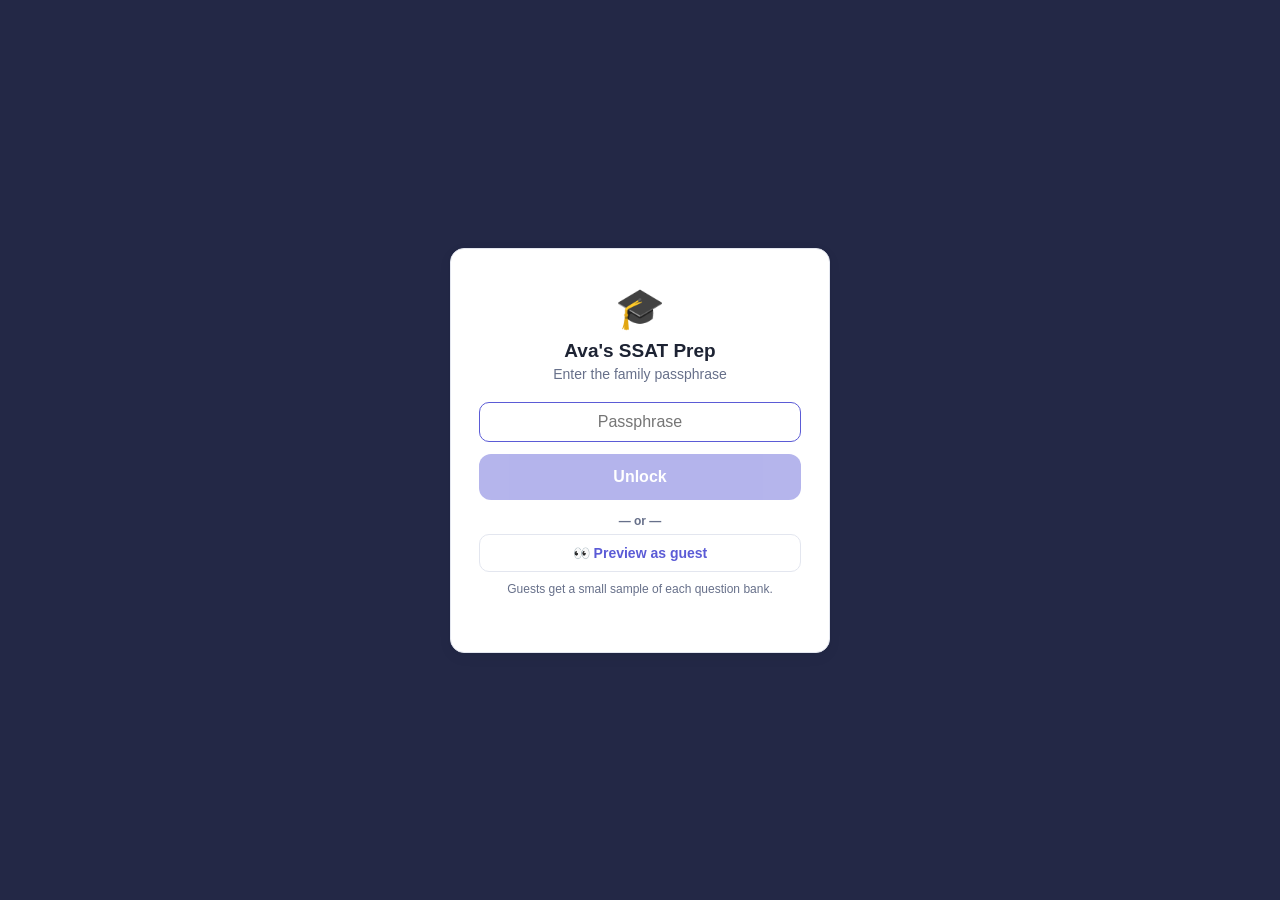
==== ssat/index.html @ c085b115 "SSAT app: cloud-accounts integration (dormant until configured)" ====
<!doctype html>
<html lang="en">
  <head>
    <meta charset="UTF-8" />
    <link rel="icon" type="image/svg+xml" href="data:image/svg+xml,%3Csvg xmlns='http://www.w3.org/2000/svg' viewBox='0 0 100 100'%3E%3Ctext y='.9em' font-size='90'%3E%F0%9F%8E%93%3C/text%3E%3C/svg%3E" />
    <meta name="viewport" content="width=device-width, initial-scale=1.0" />
    <meta name="robots" content="noindex, nofollow" />
    <title>Ava's SSAT Prep</title>
    <script type="module" crossorigin src="/ssat/assets/index-D_t-YzLV.js"></script>
    <link rel="stylesheet" crossorigin href="/ssat/assets/index-D2r_ztYp.css">
  </head>
  <body>
    <div id="root"></div>
  </body>
</html>
---- ssat/assets/index-D2r_ztYp.css ----
:root{--bg: #f6f7fb;--card: #ffffff;--ink: #1d2333;--muted: #67708a;--line: #e3e6ef;--brand: #5b5bd6;--brand-soft: #eceefd;--green: #1a9e63;--green-soft: #e3f6ec;--red: #d64550;--red-soft: #fdeaec;--amber: #b97c10;--amber-soft: #fdf3dd;--blue: #2575d0;--blue-soft: #e7f1fc;--radius: 14px;--shadow: 0 1px 3px rgba(29, 35, 51, .08), 0 4px 14px rgba(29, 35, 51, .05);font-family:-apple-system,BlinkMacSystemFont,Segoe UI,Roboto,Helvetica,Arial,sans-serif}*{box-sizing:border-box}html,body{margin:0;padding:0;background:var(--bg);color:var(--ink)}button{font:inherit;cursor:pointer}a{color:var(--brand);text-decoration:none}.layout{display:flex;min-height:100vh}.sidebar{width:220px;flex-shrink:0;background:#232846;color:#cdd2ec;padding:18px 12px;display:flex;flex-direction:column;gap:4px;position:sticky;top:0;height:100vh}.sidebar .logo{font-size:18px;font-weight:800;color:#fff;padding:8px 10px 16px;letter-spacing:.2px}.sidebar .logo span{color:#9ba5f5}.navlink{display:flex;align-items:center;gap:10px;padding:10px 12px;border-radius:10px;color:#cdd2ec;font-weight:600;font-size:14px}.navlink:hover{background:#ffffff12}.navlink.active{background:var(--brand);color:#fff}.navlink .ico{font-size:16px;width:20px;text-align:center}.sidebar .spacer{flex:1}.sidebar .streak{padding:10px 12px;font-size:13px;color:#9ba5f5}.main{flex:1;padding:28px 32px 60px;max-width:1060px;margin:0 auto;width:100%}h1{font-size:26px;margin:0 0 6px}h2{font-size:19px;margin:24px 0 10px}h3{font-size:16px;margin:14px 0 8px}.sub{color:var(--muted);font-size:14px;margin:0 0 20px}.card{background:var(--card);border:1px solid var(--line);border-radius:var(--radius);padding:20px;box-shadow:var(--shadow)}.cards{display:grid;gap:14px}.cards.two{grid-template-columns:repeat(auto-fit,minmax(280px,1fr))}.cards.three{grid-template-columns:repeat(auto-fit,minmax(220px,1fr))}.cards.four{grid-template-columns:repeat(auto-fit,minmax(170px,1fr))}.stat{display:flex;flex-direction:column;gap:4px}.stat .big{font-size:28px;font-weight:800}.stat .label{color:var(--muted);font-size:13px;font-weight:600}.btn{display:inline-flex;align-items:center;justify-content:center;gap:8px;background:var(--brand);color:#fff;border:none;border-radius:10px;padding:10px 18px;font-weight:700;font-size:14px}.btn:hover{filter:brightness(1.08)}.btn:disabled{opacity:.45;cursor:not-allowed}.btn.secondary{background:var(--brand-soft);color:var(--brand)}.btn.ghost{background:transparent;color:var(--brand);border:1px solid var(--line)}.btn.green{background:var(--green)}.btn.red{background:var(--red)}.btn.big{padding:14px 26px;font-size:16px;border-radius:12px}.btn.small{padding:6px 12px;font-size:13px}.pill{display:inline-block;padding:3px 10px;border-radius:999px;font-size:12px;font-weight:700;background:var(--brand-soft);color:var(--brand)}.pill.green{background:var(--green-soft);color:var(--green)}.pill.red{background:var(--red-soft);color:var(--red)}.pill.amber{background:var(--amber-soft);color:var(--amber)}.pill.blue{background:var(--blue-soft);color:var(--blue)}.progressbar{height:9px;background:var(--line);border-radius:999px;overflow:hidden}.progressbar>div{height:100%;background:var(--brand);border-radius:999px;transition:width .4s}.progressbar.green>div{background:var(--green)}.choice{display:flex;gap:12px;align-items:flex-start;width:100%;text-align:left;background:var(--card);border:2px solid var(--line);border-radius:12px;padding:13px 16px;margin:8px 0;font-size:15px;line-height:1.45;color:var(--ink)}.choice:hover:not(:disabled){border-color:var(--brand);background:var(--brand-soft)}.choice .letter{font-weight:800;color:var(--muted);flex-shrink:0;width:22px;height:22px;border:1.5px solid var(--line);border-radius:6px;display:flex;align-items:center;justify-content:center;font-size:12px}.choice.correct{border-color:var(--green);background:var(--green-soft)}.choice.correct .letter{border-color:var(--green);color:var(--green)}.choice.wrong{border-color:var(--red);background:var(--red-soft)}.choice.wrong .letter{border-color:var(--red);color:var(--red)}.choice.picked{border-color:var(--brand)}.choice:disabled{cursor:default}.explain{background:var(--blue-soft);border:1px solid #c9dff7;border-radius:12px;padding:14px 16px;font-size:14px;line-height:1.55;margin-top:12px;white-space:pre-wrap}.explain.good{background:var(--green-soft);border-color:#bfe8d2}.explain.bad{background:var(--red-soft);border-color:#f5cdd1}.flashcard{background:var(--card);border:1px solid var(--line);border-radius:18px;box-shadow:var(--shadow);padding:40px 30px;text-align:center;min-height:260px;display:flex;flex-direction:column;align-items:center;justify-content:center;gap:12px}.flashcard .word{font-size:36px;font-weight:800}.flashcard .pos{color:var(--muted);font-style:italic}.flashcard .definition{font-size:18px;line-height:1.5;max-width:560px}.flashcard .example{color:var(--muted);font-size:15px;font-style:italic;max-width:560px}.flashcard .syns{font-size:14px;color:var(--blue)}.flashcard .roots{font-size:13px;color:var(--amber);background:var(--amber-soft);padding:6px 12px;border-radius:8px}.passage-box{background:var(--card);border:1px solid var(--line);border-radius:var(--radius);padding:22px 26px;font-size:15.5px;line-height:1.75;white-space:pre-wrap;font-family:Georgia,Times New Roman,serif;max-height:70vh;overflow-y:auto}.quiz-head{display:flex;justify-content:space-between;align-items:center;margin-bottom:14px;gap:12px;flex-wrap:wrap}.timer{font-variant-numeric:tabular-nums;font-weight:800;font-size:18px;padding:6px 14px;border-radius:10px;background:var(--card);border:1px solid var(--line)}.timer.low{color:var(--red);border-color:var(--red)}.qtext{font-size:17px;line-height:1.6;white-space:pre-wrap}table.simple{width:100%;border-collapse:collapse;font-size:14px}table.simple th,table.simple td{text-align:left;padding:8px 10px;border-bottom:1px solid var(--line)}table.simple th{color:var(--muted);font-size:12px;text-transform:uppercase;letter-spacing:.4px}.banner{border-radius:var(--radius);padding:16px 20px;margin-bottom:18px;font-weight:600;display:flex;align-items:center;gap:12px;flex-wrap:wrap}.banner.warn{background:var(--amber-soft);border:1px solid #efd9a7;color:#7c5708}.banner.lock{background:var(--red-soft);border:1px solid #f5cdd1;color:#8f2730}.chat{display:flex;flex-direction:column;gap:12px}.msg{max-width:78%;padding:12px 16px;border-radius:16px;font-size:15px;line-height:1.55;white-space:pre-wrap}.msg.coach{background:var(--card);border:1px solid var(--line);align-self:flex-start;border-bottom-left-radius:4px}.msg.me{background:var(--brand);color:#fff;align-self:flex-end;border-bottom-right-radius:4px}input[type=text],input[type=password],input[type=number],textarea,select{font:inherit;padding:10px 12px;border:1.5px solid var(--line);border-radius:10px;background:var(--card);color:var(--ink);width:100%}textarea{resize:vertical}input:focus,textarea:focus,select:focus{outline:none;border-color:var(--brand)}label.field{display:block;font-size:13px;font-weight:700;color:var(--muted);margin:14px 0 6px}.grid-list{display:grid;grid-template-columns:repeat(auto-fill,minmax(230px,1fr));gap:12px}.topic-card{border:1.5px solid var(--line);border-radius:12px;padding:14px 16px;background:var(--card);cursor:pointer}.topic-card:hover{border-color:var(--brand)}.topic-card .t{font-weight:700;font-size:15px;margin-bottom:6px}.topic-card .m{color:var(--muted);font-size:13px}.section-intro{text-align:center;padding:50px 20px}.section-intro h2{font-size:24px}.scorebox{display:flex;gap:20px;flex-wrap:wrap;justify-content:center;padding:10px 0 4px}.scorebox .s{text-align:center;padding:14px 22px;border-radius:12px;background:var(--card);border:1px solid var(--line);min-width:130px}.scorebox .s .v{font-size:30px;font-weight:800;color:var(--brand)}.scorebox .s .k{font-size:12px;color:var(--muted);font-weight:700;text-transform:uppercase}@media (max-width: 760px){.layout{flex-direction:column}.sidebar{width:100%;height:auto;position:static;flex-direction:row;flex-wrap:wrap}.sidebar .logo{width:100%;padding-bottom:8px}.main{padding:18px 14px 40px}}
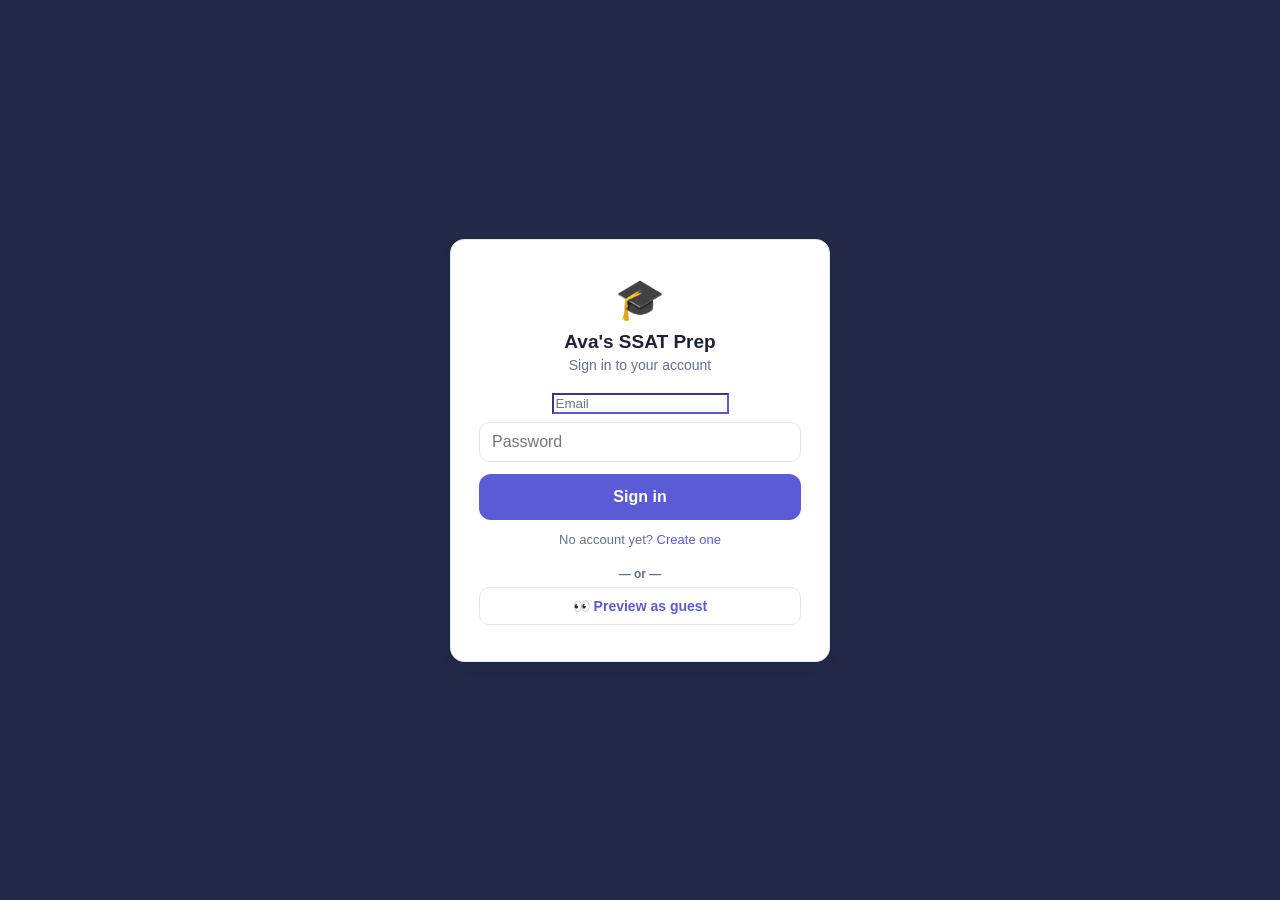
==== commit 46e51de2: "SSAT app: cloud accounts live (Supabase)" ====
--- a/ssat/index.html
+++ b/ssat/index.html
@@ -6,7 +6,7 @@
     <meta name="viewport" content="width=device-width, initial-scale=1.0" />
     <meta name="robots" content="noindex, nofollow" />
     <title>Ava's SSAT Prep</title>
-    <script type="module" crossorigin src="/ssat/assets/index-D_t-YzLV.js"></script>
+    <script type="module" crossorigin src="/ssat/assets/index-Dm53yNxe.js"></script>
     <link rel="stylesheet" crossorigin href="/ssat/assets/index-D2r_ztYp.css">
   </head>
   <body>
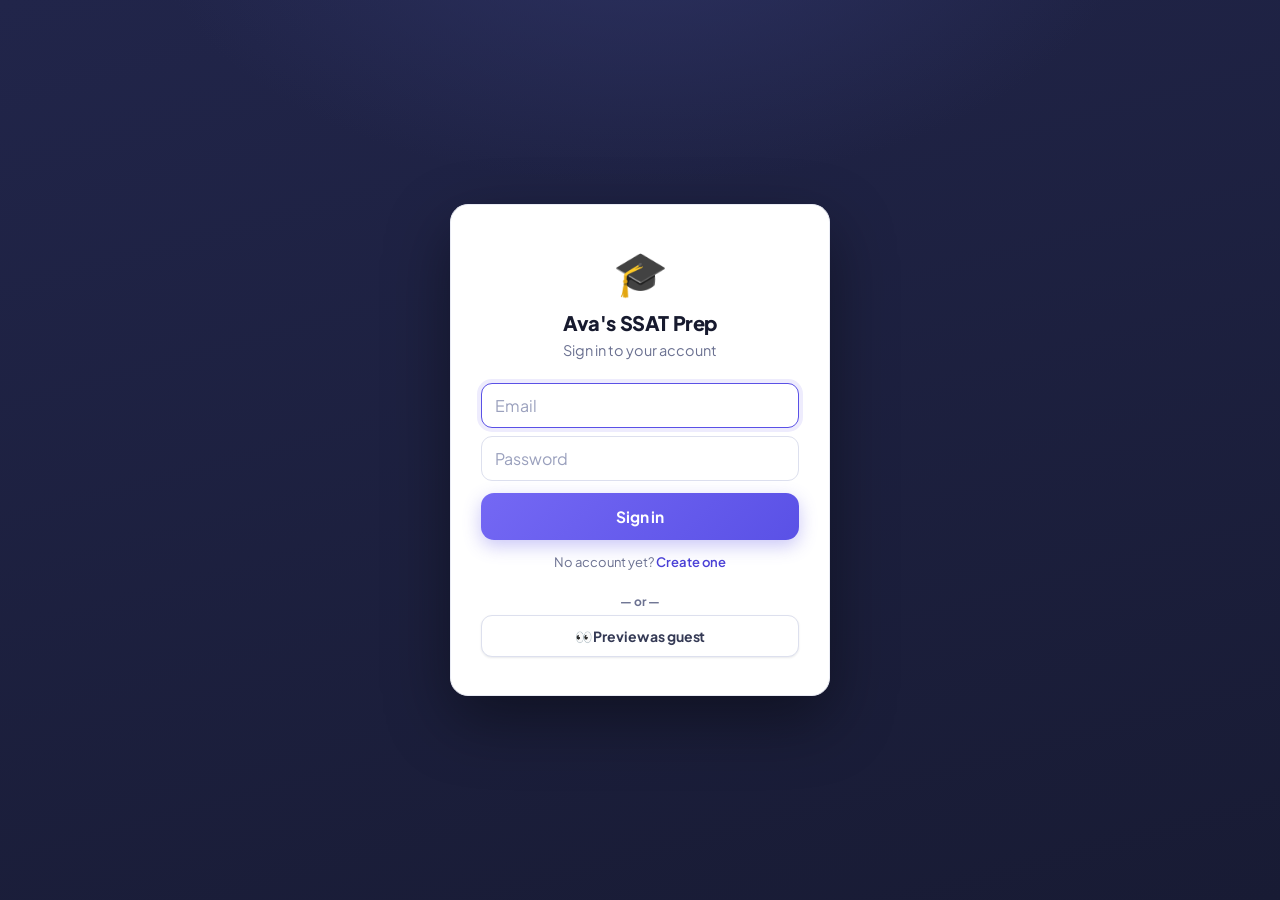
==== commit 93cae3ee: "SSAT app: visual redesign + content sealed behind Supabase API" ====
--- a/ssat/index.html
+++ b/ssat/index.html
@@ -5,9 +5,12 @@
     <link rel="icon" type="image/svg+xml" href="data:image/svg+xml,%3Csvg xmlns='http://www.w3.org/2000/svg' viewBox='0 0 100 100'%3E%3Ctext y='.9em' font-size='90'%3E%F0%9F%8E%93%3C/text%3E%3C/svg%3E" />
     <meta name="viewport" content="width=device-width, initial-scale=1.0" />
     <meta name="robots" content="noindex, nofollow" />
+    <link rel="preconnect" href="https://fonts.googleapis.com" />
+    <link rel="preconnect" href="https://fonts.gstatic.com" crossorigin />
+    <link href="https://fonts.googleapis.com/css2?family=Plus+Jakarta+Sans:wght@400;500;600;700;800&display=swap" rel="stylesheet" />
     <title>Ava's SSAT Prep</title>
-    <script type="module" crossorigin src="/ssat/assets/index-Dm53yNxe.js"></script>
-    <link rel="stylesheet" crossorigin href="/ssat/assets/index-D2r_ztYp.css">
+    <script type="module" crossorigin src="/ssat/assets/index-BxCJRTgp.js"></script>
+    <link rel="stylesheet" crossorigin href="/ssat/assets/index-BmXWHupq.css">
   </head>
   <body>
     <div id="root"></div>
--- a/ssat/assets/index-BmXWHupq.css
+++ b/ssat/assets/index-BmXWHupq.css
@@ -0,0 +1 @@
+:root{--bg: #f4f5fb;--bg-tint: #eef0f9;--card: #ffffff;--ink: #171a2e;--ink-soft: #353a55;--muted: #6b7191;--faint: #9aa0bd;--line: #e9ebf4;--line-strong: #dde0ee;--brand: #5a51e6;--brand-ink: #4a40d6;--brand-soft: #eeecfd;--brand-soft-2: #e3e0fc;--brand-grad: linear-gradient(135deg, #7468f4 0%, #5a51e6 100%);--green: #0e9f6e;--green-soft: #e4f6ee;--green-ink: #0a7e58;--red: #e5484d;--red-soft: #fdecec;--red-ink: #c0353a;--amber: #be6c0a;--amber-soft: #fcf0db;--blue: #2f6feb;--blue-soft: #e9f1fe;--blue-ink: #2059c8;--shadow-sm: 0 1px 2px rgba(23, 26, 46, .06), 0 1px 3px rgba(23, 26, 46, .04);--shadow: 0 2px 4px rgba(23, 26, 46, .04), 0 10px 26px rgba(23, 26, 46, .06);--shadow-lg: 0 10px 20px rgba(23, 26, 46, .07), 0 24px 56px rgba(23, 26, 46, .12);--shadow-brand: 0 6px 18px rgba(90, 81, 230, .32);--r-sm: 9px;--r: 13px;--r-lg: 18px;--r-xl: 24px;--r-pill: 999px;--font: "Plus Jakarta Sans", -apple-system, BlinkMacSystemFont, "Segoe UI", Roboto, Helvetica, Arial, sans-serif;font-family:var(--font);-webkit-font-smoothing:antialiased;text-rendering:optimizeLegibility;color-scheme:light}*{box-sizing:border-box}html,body{margin:0;padding:0;background:var(--bg);color:var(--ink);font-family:var(--font)}body{background-image:radial-gradient(1200px 600px at 100% -10%,#ecebfb,#ecebfb00 60%);background-attachment:fixed}button{font:inherit;cursor:pointer;letter-spacing:-.01em}a{color:var(--brand-ink);text-decoration:none;font-weight:600}a:hover{text-decoration:underline}::selection{background:var(--brand-soft-2)}.layout{display:flex;min-height:100vh}.sidebar{width:244px;flex-shrink:0;background:linear-gradient(185deg,#25294a,#1c2040 55%,#181b34);color:#c7cbe8;padding:20px 14px;display:flex;flex-direction:column;gap:3px;position:sticky;top:0;height:100vh;border-right:1px solid rgba(255,255,255,.04)}.sidebar .logo{font-size:19px;font-weight:800;color:#fff;padding:8px 12px 20px;letter-spacing:-.02em;display:flex;align-items:center;gap:2px}.sidebar .logo span{color:#a99cff}.navlink{display:flex;align-items:center;gap:11px;padding:11px 13px;border-radius:11px;color:#b7bce0;font-weight:600;font-size:14px;letter-spacing:-.01em;transition:background .15s ease,color .15s ease,transform .12s ease}.navlink:hover{background:#ffffff0f;color:#fff;text-decoration:none}.navlink.active{background:var(--brand-grad);color:#fff;box-shadow:var(--shadow-brand)}.navlink .ico{font-size:16px;width:22px;text-align:center;opacity:.95}.sidebar .spacer{flex:1}.sidebar .streak{margin-top:8px;padding:12px 13px;font-size:12.5px;font-weight:600;color:#aeb4dc;background:#ffffff0a;border-radius:11px;border:1px solid rgba(255,255,255,.05)}.main{flex:1;padding:34px 40px 72px;max-width:1100px;margin:0 auto;width:100%}h1{font-size:28px;font-weight:800;letter-spacing:-.025em;margin:0 0 6px}h2{font-size:20px;font-weight:800;letter-spacing:-.02em;margin:30px 0 12px}h3{font-size:16px;font-weight:700;letter-spacing:-.015em;margin:14px 0 8px}.sub{color:var(--muted);font-size:14.5px;line-height:1.55;margin:0 0 22px}.card{background:var(--card);border:1px solid var(--line);border-radius:var(--r-lg);padding:22px;box-shadow:var(--shadow)}.cards{display:grid;gap:16px}.cards.two{grid-template-columns:repeat(auto-fit,minmax(290px,1fr))}.cards.three{grid-template-columns:repeat(auto-fit,minmax(220px,1fr))}.cards.four{grid-template-columns:repeat(auto-fit,minmax(176px,1fr))}.stat{display:flex;flex-direction:column;gap:5px}.stat .big{font-size:30px;font-weight:800;letter-spacing:-.03em;line-height:1}.stat .label{color:var(--muted);font-size:12.5px;font-weight:600;line-height:1.4}.btn{display:inline-flex;align-items:center;justify-content:center;gap:8px;background:var(--brand-grad);color:#fff;border:none;border-radius:11px;padding:11px 19px;font-weight:700;font-size:14px;letter-spacing:-.01em;box-shadow:var(--shadow-brand);transition:transform .12s ease,box-shadow .15s ease,filter .15s ease}.btn:hover{transform:translateY(-1px);box-shadow:0 8px 22px #5a51e666;filter:saturate(1.05)}.btn:active{transform:translateY(0)}.btn:disabled{opacity:.5;cursor:not-allowed;box-shadow:none;transform:none;filter:grayscale(.2)}.btn.secondary{background:var(--brand-soft);color:var(--brand-ink);box-shadow:none}.btn.secondary:hover{background:var(--brand-soft-2)}.btn.ghost{background:var(--card);color:var(--ink-soft);border:1px solid var(--line-strong);box-shadow:var(--shadow-sm)}.btn.ghost:hover{border-color:var(--brand);color:var(--brand-ink)}.btn.green{background:linear-gradient(135deg,#16b67e,#0e9f6e);box-shadow:0 6px 18px #0e9f6e4d}.btn.green:hover{box-shadow:0 8px 22px #0e9f6e61}.btn.red{background:linear-gradient(135deg,#f0595e,#e5484d);box-shadow:0 6px 18px #e5484d4d}.btn.red:hover{box-shadow:0 8px 22px #e5484d61}.btn.big{padding:14px 26px;font-size:15.5px;border-radius:13px}.btn.small{padding:7px 13px;font-size:13px;border-radius:9px;box-shadow:none}.btn.small:hover{transform:none}.pill{display:inline-flex;align-items:center;gap:4px;padding:4px 11px;border-radius:var(--r-pill);font-size:12px;font-weight:700;letter-spacing:-.01em;background:var(--brand-soft);color:var(--brand-ink)}.pill.green{background:var(--green-soft);color:var(--green-ink)}.pill.red{background:var(--red-soft);color:var(--red-ink)}.pill.amber{background:var(--amber-soft);color:var(--amber)}.pill.blue{background:var(--blue-soft);color:var(--blue-ink)}.progressbar{height:9px;background:var(--bg-tint);border-radius:var(--r-pill);overflow:hidden}.progressbar>div{height:100%;background:var(--brand-grad);border-radius:var(--r-pill);transition:width .5s cubic-bezier(.4,0,.2,1)}.progressbar.green>div{background:linear-gradient(90deg,#16b67e,#0e9f6e)}.choice{display:flex;gap:13px;align-items:flex-start;width:100%;text-align:left;background:var(--card);border:1.5px solid var(--line-strong);border-radius:13px;padding:14px 16px;margin:9px 0;font-size:15px;line-height:1.5;color:var(--ink-soft);transition:border-color .14s ease,background .14s ease,transform .1s ease,box-shadow .14s ease}.choice:hover:not(:disabled){border-color:var(--brand);background:var(--brand-soft);box-shadow:var(--shadow-sm)}.choice .letter{font-weight:800;color:var(--muted);flex-shrink:0;width:24px;height:24px;border:1.5px solid var(--line-strong);border-radius:7px;display:flex;align-items:center;justify-content:center;font-size:12px;transition:inherit}.choice.correct{border-color:var(--green);background:var(--green-soft);color:var(--ink)}.choice.correct .letter{border-color:var(--green);color:var(--green-ink);background:#fff}.choice.wrong{border-color:var(--red);background:var(--red-soft);color:var(--ink)}.choice.wrong .letter{border-color:var(--red);color:var(--red-ink);background:#fff}.choice.picked{border-color:var(--brand);background:var(--brand-soft)}.choice:disabled{cursor:default}.explain{background:var(--blue-soft);border:1px solid #d3e3fc;border-radius:13px;padding:15px 17px;font-size:14px;line-height:1.6;margin-top:14px;white-space:pre-wrap;color:var(--ink-soft)}.explain.good{background:var(--green-soft);border-color:#c6ebd7}.explain.bad{background:var(--red-soft);border-color:#f6d2d4}.flashcard{background:var(--card);border:1px solid var(--line);border-radius:var(--r-xl);box-shadow:var(--shadow-lg);padding:46px 34px;text-align:center;min-height:280px;display:flex;flex-direction:column;align-items:center;justify-content:center;gap:13px;position:relative;overflow:hidden}.flashcard:before{content:"";position:absolute;inset:0 0 auto 0;height:5px;background:var(--brand-grad)}.flashcard .word{font-size:40px;font-weight:800;letter-spacing:-.03em}.flashcard .pos{color:var(--faint);font-weight:600;font-size:13.5px}.flashcard .definition{font-size:18.5px;line-height:1.55;max-width:580px;color:var(--ink-soft)}.flashcard .example{color:var(--muted);font-size:15px;font-style:italic;max-width:580px;line-height:1.55}.flashcard .syns{font-size:14px;color:var(--blue-ink);font-weight:600}.flashcard .roots{font-size:13px;color:var(--amber);background:var(--amber-soft);padding:7px 13px;border-radius:9px;font-weight:600}.passage-box{background:var(--card);border:1px solid var(--line);border-radius:var(--r-lg);box-shadow:var(--shadow-sm);padding:26px 30px;font-size:16px;line-height:1.8;white-space:pre-wrap;font-family:Iowan Old Style,Georgia,Times New Roman,serif;max-height:70vh;overflow-y:auto;color:var(--ink-soft)}.quiz-head{display:flex;justify-content:space-between;align-items:center;margin-bottom:16px;gap:12px;flex-wrap:wrap}.timer{font-variant-numeric:tabular-nums;font-weight:800;font-size:18px;padding:7px 15px;border-radius:11px;background:var(--card);border:1px solid var(--line-strong);box-shadow:var(--shadow-sm);letter-spacing:-.01em}.timer.low{color:var(--red);border-color:var(--red);background:var(--red-soft)}.qtext{font-size:17px;line-height:1.6;white-space:pre-wrap;color:var(--ink)}table.simple{width:100%;border-collapse:collapse;font-size:14px}table.simple th,table.simple td{text-align:left;padding:11px 12px;border-bottom:1px solid var(--line)}table.simple tbody tr{transition:background .12s ease}table.simple tbody tr:hover{background:var(--bg-tint)}table.simple tbody tr:last-child td{border-bottom:none}table.simple th{color:var(--faint);font-size:11px;font-weight:700;text-transform:uppercase;letter-spacing:.06em}.banner{border-radius:var(--r-lg);padding:16px 20px;margin-bottom:20px;font-weight:600;font-size:14px;display:flex;align-items:center;gap:12px;flex-wrap:wrap;box-shadow:var(--shadow-sm)}.banner.warn{background:var(--amber-soft);border:1px solid #f0dcae;color:#8a5208}.banner.lock{background:var(--red-soft);border:1px solid #f6cccf;color:#9a2b30}.chat{display:flex;flex-direction:column;gap:12px}.msg{max-width:80%;padding:13px 17px;border-radius:18px;font-size:15px;line-height:1.55;white-space:pre-wrap;box-shadow:var(--shadow-sm)}.msg.coach{background:var(--card);border:1px solid var(--line);align-self:flex-start;border-bottom-left-radius:5px;color:var(--ink-soft)}.msg.me{background:var(--brand-grad);color:#fff;align-self:flex-end;border-bottom-right-radius:5px;box-shadow:var(--shadow-brand)}input[type=text],input[type=password],input[type=number],input[type=email],input[type=date],textarea,select{font:inherit;padding:11px 13px;border:1.5px solid var(--line-strong);border-radius:11px;background:var(--card);color:var(--ink);width:100%;transition:border-color .14s ease,box-shadow .14s ease}textarea{resize:vertical}input:focus,textarea:focus,select:focus{outline:none;border-color:var(--brand);box-shadow:0 0 0 4px var(--brand-soft)}input::placeholder,textarea::placeholder{color:var(--faint)}label.field{display:block;font-size:12.5px;font-weight:700;color:var(--ink-soft);margin:16px 0 6px;letter-spacing:-.01em}.grid-list{display:grid;grid-template-columns:repeat(auto-fill,minmax(234px,1fr));gap:14px}.topic-card{border:1px solid var(--line);border-radius:14px;padding:16px 18px;background:var(--card);cursor:pointer;box-shadow:var(--shadow-sm);transition:transform .14s ease,box-shadow .16s ease,border-color .14s ease}.topic-card:hover{border-color:var(--brand-soft-2);transform:translateY(-2px);box-shadow:var(--shadow)}.topic-card .t{font-weight:700;font-size:15px;margin-bottom:6px;letter-spacing:-.01em}.topic-card .m{color:var(--muted);font-size:13px;line-height:1.5}.section-intro{text-align:center;padding:60px 20px}.section-intro h2{font-size:26px}.scorebox{display:flex;gap:18px;flex-wrap:wrap;justify-content:center;padding:12px 0 6px}.scorebox .s{text-align:center;padding:18px 24px;border-radius:16px;background:var(--card);border:1px solid var(--line);box-shadow:var(--shadow-sm);min-width:140px}.scorebox .s .v{font-size:32px;font-weight:800;letter-spacing:-.03em;background:var(--brand-grad);-webkit-background-clip:text;background-clip:text;-webkit-text-fill-color:transparent}.scorebox .s .k{font-size:11.5px;color:var(--muted);font-weight:700;text-transform:uppercase;letter-spacing:.05em;margin-top:4px}@media (max-width: 820px){.layout{flex-direction:column}.sidebar{width:100%;height:auto;position:static;flex-direction:row;flex-wrap:wrap;align-items:center;padding:12px;gap:4px}.sidebar .logo{width:100%;padding:4px 8px 10px}.sidebar .spacer,.sidebar .streak{display:none}.navlink{padding:8px 11px}.main{padding:22px 16px 48px}h1{font-size:24px}}
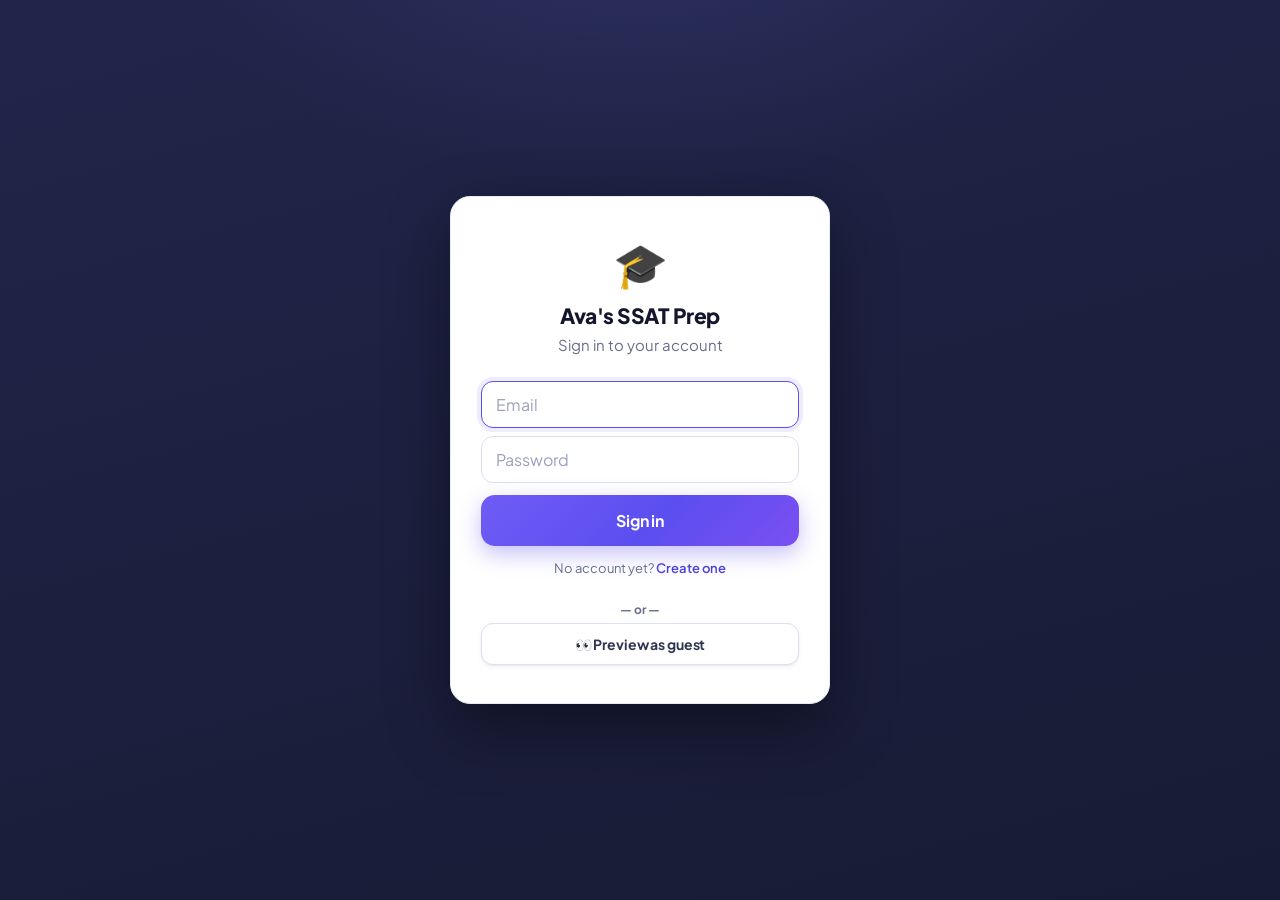
==== commit d79fa9ec: "SSAT app: bolder white-sidebar redesign" ====
--- a/ssat/index.html
+++ b/ssat/index.html
@@ -9,8 +9,8 @@
     <link rel="preconnect" href="https://fonts.gstatic.com" crossorigin />
     <link href="https://fonts.googleapis.com/css2?family=Plus+Jakarta+Sans:wght@400;500;600;700;800&display=swap" rel="stylesheet" />
     <title>Ava's SSAT Prep</title>
-    <script type="module" crossorigin src="/ssat/assets/index-BxCJRTgp.js"></script>
-    <link rel="stylesheet" crossorigin href="/ssat/assets/index-BmXWHupq.css">
+    <script type="module" crossorigin src="/ssat/assets/index-E3yq3bWb.js"></script>
+    <link rel="stylesheet" crossorigin href="/ssat/assets/index-oncppMAN.css">
   </head>
   <body>
     <div id="root"></div>
--- a/ssat/assets/index-oncppMAN.css
+++ b/ssat/assets/index-oncppMAN.css
@@ -0,0 +1 @@
+:root{--bg: #f3f4fb;--bg-tint: #ecedf7;--card: #ffffff;--ink: #14162b;--ink-soft: #313650;--muted: #686e8c;--faint: #9aa0bd;--line: #e9ebf4;--line-strong: #dde0ee;--brand: #5b4ef0;--brand-ink: #4a3fd9;--brand-2: #8a5cf6;--brand-soft: #efecfe;--brand-soft-2: #e4defd;--brand-grad: linear-gradient(135deg, #6f5cf6 0%, #5b4ef0 55%, #7b4ff2 100%);--green: #0ea271;--green-soft: #e3f6ee;--green-ink: #097a55;--red: #ec4a52;--red-soft: #fdebec;--red-ink: #c5343b;--amber: #c06a08;--amber-soft: #fcefd8;--blue: #2f6feb;--blue-soft: #e9f1fe;--blue-ink: #2059c8;--shadow-sm: 0 1px 2px rgba(20, 22, 46, .05), 0 2px 6px rgba(20, 22, 46, .05);--shadow: 0 2px 6px rgba(20, 22, 46, .05), 0 14px 32px rgba(20, 22, 46, .07);--shadow-lg: 0 12px 24px rgba(20, 22, 46, .08), 0 30px 64px rgba(20, 22, 46, .14);--shadow-brand: 0 8px 22px rgba(91, 78, 240, .35);--r-sm: 10px;--r: 14px;--r-lg: 20px;--r-xl: 26px;--r-pill: 999px;--font: "Plus Jakarta Sans", -apple-system, BlinkMacSystemFont, "Segoe UI", Roboto, Helvetica, Arial, sans-serif;font-family:var(--font);-webkit-font-smoothing:antialiased;text-rendering:optimizeLegibility;color-scheme:light}*{box-sizing:border-box}html,body{margin:0;padding:0;background:var(--bg);color:var(--ink);font-family:var(--font)}body{background-image:radial-gradient(900px 480px at 8% -8%,#e8e4fe,#e8e4fe00 55%),radial-gradient(800px 460px at 100% 0%,#e2ecff,#e2ecff00 50%);background-attachment:fixed}button{font:inherit;cursor:pointer;letter-spacing:-.01em}a{color:var(--brand-ink);text-decoration:none;font-weight:600}a:hover{text-decoration:underline}::selection{background:var(--brand-soft-2)}.layout{display:flex;min-height:100vh}.sidebar{width:248px;flex-shrink:0;background:#fff;color:var(--ink-soft);padding:22px 14px;display:flex;flex-direction:column;gap:4px;position:sticky;top:0;height:100vh;border-right:1px solid var(--line)}.sidebar .logo{font-size:20px;font-weight:800;color:var(--ink);padding:6px 12px 22px;letter-spacing:-.03em;display:flex;align-items:center;gap:3px}.sidebar .logo span{background:var(--brand-grad);-webkit-background-clip:text;background-clip:text;-webkit-text-fill-color:transparent}.navlink{display:flex;align-items:center;gap:12px;padding:11px 14px;border-radius:12px;color:#5b6184;font-weight:600;font-size:14.5px;letter-spacing:-.01em;transition:background .15s ease,color .15s ease,transform .12s ease}.navlink:hover{background:var(--bg-tint);color:var(--ink);text-decoration:none}.navlink.active{background:var(--brand-grad);color:#fff;box-shadow:var(--shadow-brand)}.navlink .ico{font-size:17px;width:22px;text-align:center}.sidebar .spacer{flex:1}.sidebar .streak{margin-top:10px;padding:13px 14px;font-size:12.5px;font-weight:700;color:var(--brand-ink);background:var(--brand-soft);border-radius:13px}.main{flex:1;padding:38px 44px 80px;max-width:1120px;margin:0 auto;width:100%}h1{font-size:30px;font-weight:800;letter-spacing:-.03em;margin:0 0 7px}h2{font-size:21px;font-weight:800;letter-spacing:-.025em;margin:34px 0 14px}h3{font-size:16.5px;font-weight:700;letter-spacing:-.015em;margin:14px 0 8px}.sub{color:var(--muted);font-size:15px;line-height:1.6;margin:0 0 24px}.card{background:var(--card);border:1px solid var(--line);border-radius:var(--r-lg);padding:24px;box-shadow:var(--shadow)}.cards{display:grid;gap:18px}.cards.two{grid-template-columns:repeat(auto-fit,minmax(300px,1fr))}.cards.three{grid-template-columns:repeat(auto-fit,minmax(220px,1fr))}.cards.four{grid-template-columns:repeat(auto-fit,minmax(184px,1fr))}.stat{display:flex;flex-direction:column;gap:6px}.stat .big{font-size:32px;font-weight:800;letter-spacing:-.035em;line-height:1}.stat .label{color:var(--muted);font-size:12.5px;font-weight:600;line-height:1.4}.btn{display:inline-flex;align-items:center;justify-content:center;gap:8px;background:var(--brand-grad);color:#fff;border:none;border-radius:12px;padding:11px 20px;font-weight:700;font-size:14px;letter-spacing:-.01em;box-shadow:var(--shadow-brand);transition:transform .12s ease,box-shadow .15s ease,filter .15s ease}.btn:hover{transform:translateY(-1.5px);box-shadow:0 12px 26px #5b4ef06b}.btn:active{transform:translateY(0)}.btn:disabled{opacity:.5;cursor:not-allowed;box-shadow:none;transform:none;filter:grayscale(.25)}.btn.secondary{background:var(--brand-soft);color:var(--brand-ink);box-shadow:none}.btn.secondary:hover{background:var(--brand-soft-2)}.btn.ghost{background:var(--card);color:var(--ink-soft);border:1px solid var(--line-strong);box-shadow:var(--shadow-sm)}.btn.ghost:hover{border-color:var(--brand);color:var(--brand-ink)}.btn.green{background:linear-gradient(135deg,#18bd86,#0ea271);box-shadow:0 8px 22px #0ea27152}.btn.red{background:linear-gradient(135deg,#f25b62,#ec4a52);box-shadow:0 8px 22px #ec4a5252}.btn.big{padding:15px 28px;font-size:16px;border-radius:14px}.btn.small{padding:7px 13px;font-size:13px;border-radius:10px;box-shadow:none}.btn.small:hover{transform:none}.pill{display:inline-flex;align-items:center;gap:4px;padding:4px 11px;border-radius:var(--r-pill);font-size:12px;font-weight:700;letter-spacing:-.01em;background:var(--brand-soft);color:var(--brand-ink)}.pill.green{background:var(--green-soft);color:var(--green-ink)}.pill.red{background:var(--red-soft);color:var(--red-ink)}.pill.amber{background:var(--amber-soft);color:var(--amber)}.pill.blue{background:var(--blue-soft);color:var(--blue-ink)}.progressbar{height:10px;background:var(--bg-tint);border-radius:var(--r-pill);overflow:hidden}.progressbar>div{height:100%;background:var(--brand-grad);border-radius:var(--r-pill);transition:width .5s cubic-bezier(.4,0,.2,1)}.progressbar.green>div{background:linear-gradient(90deg,#18bd86,#0ea271)}.choice{display:flex;gap:13px;align-items:flex-start;width:100%;text-align:left;background:var(--card);border:1.5px solid var(--line-strong);border-radius:14px;padding:15px 17px;margin:10px 0;font-size:15px;line-height:1.5;color:var(--ink-soft);transition:border-color .14s ease,background .14s ease,box-shadow .14s ease}.choice:hover:not(:disabled){border-color:var(--brand);background:var(--brand-soft);box-shadow:var(--shadow-sm)}.choice .letter{font-weight:800;color:var(--muted);flex-shrink:0;width:25px;height:25px;border:1.5px solid var(--line-strong);border-radius:8px;display:flex;align-items:center;justify-content:center;font-size:12px}.choice.correct{border-color:var(--green);background:var(--green-soft);color:var(--ink)}.choice.correct .letter{border-color:var(--green);color:var(--green-ink);background:#fff}.choice.wrong{border-color:var(--red);background:var(--red-soft);color:var(--ink)}.choice.wrong .letter{border-color:var(--red);color:var(--red-ink);background:#fff}.choice.picked{border-color:var(--brand);background:var(--brand-soft)}.choice:disabled{cursor:default}.explain{background:var(--blue-soft);border:1px solid #d3e3fc;border-radius:14px;padding:16px 18px;font-size:14px;line-height:1.6;margin-top:14px;white-space:pre-wrap;color:var(--ink-soft)}.explain.good{background:var(--green-soft);border-color:#c6ebd7}.explain.bad{background:var(--red-soft);border-color:#f6d2d4}.flashcard{background:var(--card);border:1px solid var(--line);border-radius:var(--r-xl);box-shadow:var(--shadow-lg);padding:50px 36px;text-align:center;min-height:300px;display:flex;flex-direction:column;align-items:center;justify-content:center;gap:14px;position:relative;overflow:hidden}.flashcard:before{content:"";position:absolute;inset:0 0 auto 0;height:6px;background:var(--brand-grad)}.flashcard .word{font-size:44px;font-weight:800;letter-spacing:-.035em}.flashcard .pos{color:var(--faint);font-weight:600;font-size:14px}.flashcard .definition{font-size:19px;line-height:1.55;max-width:600px;color:var(--ink-soft)}.flashcard .example{color:var(--muted);font-size:15px;font-style:italic;max-width:600px;line-height:1.55}.flashcard .syns{font-size:14px;color:var(--blue-ink);font-weight:600}.flashcard .roots{font-size:13px;color:var(--amber);background:var(--amber-soft);padding:7px 14px;border-radius:10px;font-weight:600}.passage-box{background:var(--card);border:1px solid var(--line);border-radius:var(--r-lg);box-shadow:var(--shadow-sm);padding:28px 32px;font-size:16px;line-height:1.8;white-space:pre-wrap;font-family:Iowan Old Style,Georgia,Times New Roman,serif;max-height:70vh;overflow-y:auto;color:var(--ink-soft)}.quiz-head{display:flex;justify-content:space-between;align-items:center;margin-bottom:18px;gap:12px;flex-wrap:wrap}.timer{font-variant-numeric:tabular-nums;font-weight:800;font-size:18px;padding:8px 16px;border-radius:12px;background:var(--card);border:1px solid var(--line-strong);box-shadow:var(--shadow-sm);letter-spacing:-.01em}.timer.low{color:var(--red);border-color:var(--red);background:var(--red-soft)}.qtext{font-size:17.5px;line-height:1.6;white-space:pre-wrap;color:var(--ink)}table.simple{width:100%;border-collapse:collapse;font-size:14px}table.simple th,table.simple td{text-align:left;padding:12px;border-bottom:1px solid var(--line)}table.simple tbody tr{transition:background .12s ease}table.simple tbody tr:hover{background:var(--bg-tint)}table.simple tbody tr:last-child td{border-bottom:none}table.simple th{color:var(--faint);font-size:11px;font-weight:700;text-transform:uppercase;letter-spacing:.06em}.banner{border-radius:var(--r-lg);padding:17px 20px;margin-bottom:22px;font-weight:600;font-size:14px;display:flex;align-items:center;gap:12px;flex-wrap:wrap;box-shadow:var(--shadow-sm)}.banner.warn{background:var(--amber-soft);border:1px solid #f0dcae;color:#8a5208}.banner.lock{background:var(--red-soft);border:1px solid #f6cccf;color:#9a2b30}.chat{display:flex;flex-direction:column;gap:12px}.msg{max-width:80%;padding:13px 17px;border-radius:18px;font-size:15px;line-height:1.55;white-space:pre-wrap;box-shadow:var(--shadow-sm)}.msg.coach{background:var(--card);border:1px solid var(--line);align-self:flex-start;border-bottom-left-radius:5px;color:var(--ink-soft)}.msg.me{background:var(--brand-grad);color:#fff;align-self:flex-end;border-bottom-right-radius:5px;box-shadow:var(--shadow-brand)}input[type=text],input[type=password],input[type=number],input[type=email],input[type=date],textarea,select{font:inherit;padding:12px 14px;border:1.5px solid var(--line-strong);border-radius:12px;background:var(--card);color:var(--ink);width:100%;transition:border-color .14s ease,box-shadow .14s ease}textarea{resize:vertical}input:focus,textarea:focus,select:focus{outline:none;border-color:var(--brand);box-shadow:0 0 0 4px var(--brand-soft)}input::placeholder,textarea::placeholder{color:var(--faint)}label.field{display:block;font-size:12.5px;font-weight:700;color:var(--ink-soft);margin:16px 0 6px;letter-spacing:-.01em}.grid-list{display:grid;grid-template-columns:repeat(auto-fill,minmax(238px,1fr));gap:16px}.topic-card{border:1px solid var(--line);border-radius:16px;padding:18px 20px;background:var(--card);cursor:pointer;box-shadow:var(--shadow-sm);transition:transform .14s ease,box-shadow .16s ease,border-color .14s ease}.topic-card:hover{border-color:var(--brand-soft-2);transform:translateY(-3px);box-shadow:var(--shadow)}.topic-card .t{font-weight:700;font-size:15px;margin-bottom:6px;letter-spacing:-.01em}.topic-card .m{color:var(--muted);font-size:13px;line-height:1.5}.section-intro{text-align:center;padding:64px 20px}.section-intro h2{font-size:27px}.scorebox{display:flex;gap:18px;flex-wrap:wrap;justify-content:center;padding:12px 0 6px}.scorebox .s{text-align:center;padding:20px 26px;border-radius:18px;background:var(--card);border:1px solid var(--line);box-shadow:var(--shadow-sm);min-width:144px}.scorebox .s .v{font-size:34px;font-weight:800;letter-spacing:-.035em;background:var(--brand-grad);-webkit-background-clip:text;background-clip:text;-webkit-text-fill-color:transparent}.scorebox .s .k{font-size:11.5px;color:var(--muted);font-weight:700;text-transform:uppercase;letter-spacing:.05em;margin-top:4px}@media (max-width: 820px){.layout{flex-direction:column}.sidebar{width:100%;height:auto;position:static;flex-direction:row;flex-wrap:wrap;align-items:center;padding:12px;gap:4px;border-right:none;border-bottom:1px solid var(--line)}.sidebar .logo{width:100%;padding:4px 8px 10px}.sidebar .spacer,.sidebar .streak{display:none}.navlink{padding:8px 11px}.main{padding:24px 16px 52px}h1{font-size:25px}}
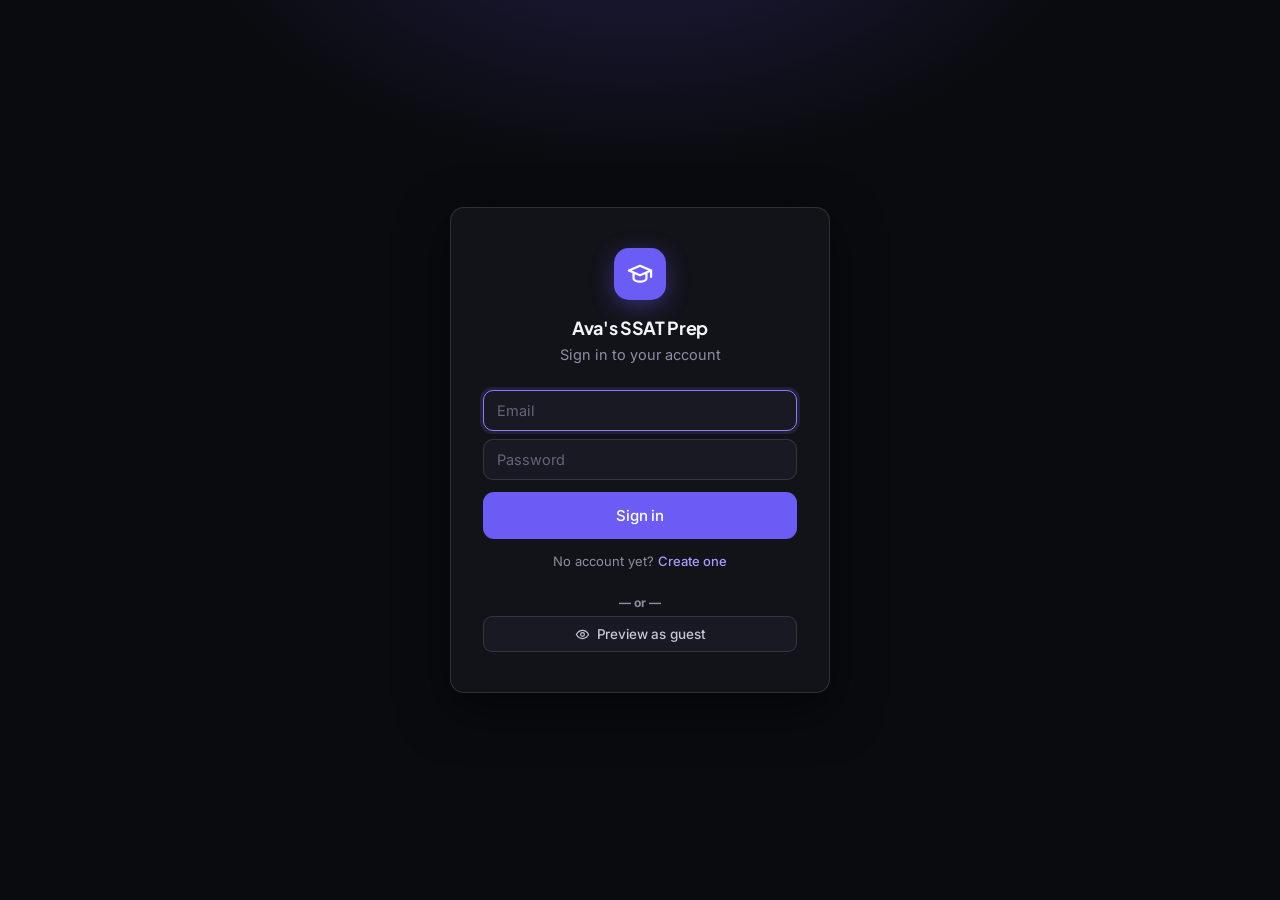
==== commit 5d071f0f: "SSAT app: dark sleek redesign (icon system, no emoji)" ====
--- a/ssat/index.html
+++ b/ssat/index.html
@@ -5,12 +5,14 @@
     <link rel="icon" type="image/svg+xml" href="data:image/svg+xml,%3Csvg xmlns='http://www.w3.org/2000/svg' viewBox='0 0 100 100'%3E%3Ctext y='.9em' font-size='90'%3E%F0%9F%8E%93%3C/text%3E%3C/svg%3E" />
     <meta name="viewport" content="width=device-width, initial-scale=1.0" />
     <meta name="robots" content="noindex, nofollow" />
+    <meta name="theme-color" content="#0a0b0f" />
     <link rel="preconnect" href="https://fonts.googleapis.com" />
     <link rel="preconnect" href="https://fonts.gstatic.com" crossorigin />
-    <link href="https://fonts.googleapis.com/css2?family=Plus+Jakarta+Sans:wght@400;500;600;700;800&display=swap" rel="stylesheet" />
+    <link href="https://fonts.googleapis.com/css2?family=Inter:wght@400;450;500;600;700&family=Plus+Jakarta+Sans:wght@500;600;700;800&display=swap" rel="stylesheet" />
     <title>Ava's SSAT Prep</title>
-    <script type="module" crossorigin src="/ssat/assets/index-E3yq3bWb.js"></script>
-    <link rel="stylesheet" crossorigin href="/ssat/assets/index-oncppMAN.css">
+    <style>html,body{background:#0a0b0f;margin:0}</style>
+    <script type="module" crossorigin src="/ssat/assets/index-BqXlxRPp.js"></script>
+    <link rel="stylesheet" crossorigin href="/ssat/assets/index-DtLsrPzG.css">
   </head>
   <body>
     <div id="root"></div>
--- a/ssat/assets/index-DtLsrPzG.css
+++ b/ssat/assets/index-DtLsrPzG.css
@@ -0,0 +1 @@
+:root{--bg: #0a0b0f;--bg-2: #0d0e13;--sidebar: #0c0d12;--surface: #121319;--surface-2: #181922;--surface-3: #1e1f2a;--ink: #f3f4f8;--ink-soft: #c3c6d4;--muted: #8b8fa3;--faint: #62667a;--line: rgba(255, 255, 255, .07);--line-2: rgba(255, 255, 255, .12);--line-3: rgba(255, 255, 255, .18);--accent: #8b7cff;--accent-bright: #a89bff;--accent-solid: #6c5cf6;--accent-hover: #7d6dff;--accent-soft: rgba(124, 108, 246, .15);--accent-soft-2: rgba(124, 108, 246, .24);--accent-line: rgba(124, 108, 246, .42);--accent-glow: 0 6px 22px rgba(108, 92, 246, .38);--green: #3ddc97;--green-soft: rgba(61, 220, 151, .14);--green-ink: #74f0bd;--red: #ff6b72;--red-soft: rgba(255, 107, 114, .14);--red-ink: #ff9ea3;--amber: #f7c863;--amber-soft: rgba(247, 200, 99, .14);--amber-ink: #ffdd93;--blue: #62a8ff;--blue-soft: rgba(98, 168, 255, .14);--blue-ink: #a4cbff;--brand: var(--accent);--brand-ink: var(--accent-bright);--brand-soft: var(--accent-soft);--card: var(--surface);--line-strong: var(--line-2);--shadow-sm: 0 1px 2px rgba(0, 0, 0, .4);--shadow: 0 2px 8px rgba(0, 0, 0, .35), 0 12px 30px rgba(0, 0, 0, .35);--shadow-lg: 0 16px 50px rgba(0, 0, 0, .55);--r-sm: 8px;--r: 11px;--r-lg: 14px;--r-xl: 18px;--r-pill: 999px;--font: "Inter", -apple-system, BlinkMacSystemFont, "Segoe UI", Roboto, Helvetica, Arial, sans-serif;--font-display: "Plus Jakarta Sans", var(--font);font-family:var(--font);-webkit-font-smoothing:antialiased;-moz-osx-font-smoothing:grayscale;text-rendering:optimizeLegibility;color-scheme:dark}*{box-sizing:border-box}html,body{margin:0;padding:0;background:var(--bg);color:var(--ink);font-family:var(--font);font-size:15px}body{background-image:radial-gradient(820px 480px at 12% -6%,rgba(108,92,246,.14),transparent 60%),radial-gradient(680px 420px at 100% 0%,rgba(70,110,230,.08),transparent 55%);background-attachment:fixed;min-height:100vh}button{font:inherit;cursor:pointer;letter-spacing:-.01em;color:inherit}a{color:var(--accent-bright);text-decoration:none;font-weight:500}a:hover{color:var(--accent)}::selection{background:var(--accent-soft-2);color:#fff}::-webkit-scrollbar{width:11px;height:11px}::-webkit-scrollbar-thumb{background:var(--line-2);border-radius:999px;border:3px solid transparent;background-clip:content-box}::-webkit-scrollbar-thumb:hover{background:var(--line-3);background-clip:content-box}.layout{display:flex;min-height:100vh}.sidebar{width:244px;flex-shrink:0;background:var(--sidebar);border-right:1px solid var(--line);padding:20px 14px;display:flex;flex-direction:column;gap:3px;position:sticky;top:0;height:100vh}.sidebar .logo{font-family:var(--font-display);font-size:18px;font-weight:700;color:var(--ink);padding:6px 10px 22px;letter-spacing:-.02em;display:flex;align-items:center;gap:9px}.sidebar .logo .mark{width:30px;height:30px;border-radius:9px;flex-shrink:0;display:flex;align-items:center;justify-content:center;background:var(--accent-solid);color:#fff;box-shadow:var(--accent-glow)}.sidebar .logo span{color:var(--accent-bright)}.navlink{display:flex;align-items:center;gap:11px;padding:9px 12px;border-radius:9px;color:var(--muted);font-weight:500;font-size:14px;letter-spacing:-.005em;position:relative;transition:background .14s ease,color .14s ease}.navlink .ico{display:inline-flex;color:var(--faint);transition:color .14s ease}.navlink:hover{background:var(--surface-2);color:var(--ink)}.navlink:hover .ico{color:var(--ink-soft)}.navlink.active{background:var(--accent-soft);color:#fff}.navlink.active .ico{color:var(--accent-bright)}.navlink.active:before{content:"";position:absolute;left:0;top:50%;transform:translateY(-50%);width:3px;height:17px;border-radius:999px;background:var(--accent)}.sidebar .spacer{flex:1}.sidebar .streak{margin-top:10px;padding:11px 13px;font-size:12px;font-weight:500;color:var(--ink-soft);background:var(--surface);border:1px solid var(--line);border-radius:10px;display:flex;align-items:center;gap:10px}.sidebar .streak .s{display:inline-flex;align-items:center;gap:5px}.sidebar .streak .s.flame{color:var(--amber-ink)}.sidebar .streak .s.xp{color:var(--accent-bright)}.sidebar .streak .dot{color:var(--faint)}.main{flex:1;padding:40px 46px 90px;max-width:1140px;margin:0 auto;width:100%}h1{font-family:var(--font-display);font-size:27px;font-weight:700;letter-spacing:-.025em;margin:0 0 7px;color:var(--ink)}h2{font-family:var(--font-display);font-size:18px;font-weight:700;letter-spacing:-.02em;margin:38px 0 15px;color:var(--ink);display:flex;align-items:center;gap:9px}h2 .ico{color:var(--accent-bright)}h3{font-size:15px;font-weight:600;letter-spacing:-.01em;margin:14px 0 8px;color:var(--ink);display:flex;align-items:center;gap:8px}h3 .ico{color:var(--accent-bright)}.sub{color:var(--muted);font-size:14.5px;line-height:1.6;margin:0 0 24px}strong{font-weight:600;color:var(--ink)}.card{background:var(--surface);border:1px solid var(--line);border-radius:var(--r-lg);padding:22px;box-shadow:var(--shadow-sm)}.cards{display:grid;gap:14px}.cards.two{grid-template-columns:repeat(auto-fit,minmax(290px,1fr))}.cards.three{grid-template-columns:repeat(auto-fit,minmax(210px,1fr))}.cards.four{grid-template-columns:repeat(auto-fit,minmax(180px,1fr))}.stat{display:flex;flex-direction:column;gap:7px}.stat .big{font-family:var(--font-display);font-size:30px;font-weight:700;letter-spacing:-.03em;line-height:1;color:var(--ink)}.stat .label{color:var(--muted);font-size:12.5px;font-weight:450;line-height:1.45}.btn{display:inline-flex;align-items:center;justify-content:center;gap:7px;background:var(--accent-solid);color:#fff;border:1px solid transparent;border-radius:9px;padding:9px 16px;font-weight:500;font-size:13.5px;letter-spacing:-.01em;transition:background .14s ease,transform .1s ease,box-shadow .14s ease,border-color .14s ease}.btn:hover{background:var(--accent-hover);box-shadow:var(--accent-glow)}.btn:active{transform:translateY(.5px)}.btn:disabled{opacity:.45;cursor:not-allowed;box-shadow:none}.btn .ico{margin:0 -1px}.btn.secondary{background:var(--accent-soft);color:var(--accent-bright);border-color:var(--accent-line)}.btn.secondary:hover{background:var(--accent-soft-2);box-shadow:none}.btn.ghost{background:var(--surface-2);color:var(--ink-soft);border-color:var(--line-2)}.btn.ghost:hover{background:var(--surface-3);border-color:var(--line-3);color:var(--ink);box-shadow:none}.btn.green{background:var(--green);color:#04210f}.btn.green:hover{background:#4fe6a6;box-shadow:0 6px 22px #3ddc9752}.btn.red{background:var(--red);color:#2a0608}.btn.red:hover{background:#ff8489;box-shadow:0 6px 22px #ff6b724d}.btn.big{padding:13px 24px;font-size:15px;border-radius:11px}.btn.small{padding:6px 12px;font-size:12.5px;border-radius:8px}.pill{display:inline-flex;align-items:center;gap:5px;padding:4px 10px;border-radius:var(--r-pill);font-size:11.5px;font-weight:500;letter-spacing:-.005em;background:var(--accent-soft);color:var(--accent-bright);border:1px solid var(--accent-line)}.pill .ico{margin-left:-1px}.pill.green{background:var(--green-soft);color:var(--green-ink);border-color:#3ddc974d}.pill.red{background:var(--red-soft);color:var(--red-ink);border-color:#ff6b724d}.pill.amber{background:var(--amber-soft);color:var(--amber-ink);border-color:#f7c8634d}.pill.blue{background:var(--blue-soft);color:var(--blue-ink);border-color:#62a8ff4d}.progressbar{height:7px;background:var(--surface-3);border-radius:var(--r-pill);overflow:hidden}.progressbar>div{height:100%;background:var(--accent);border-radius:var(--r-pill);transition:width .5s cubic-bezier(.4,0,.2,1)}.progressbar.green>div{background:var(--green)}.choice{display:flex;gap:12px;align-items:flex-start;width:100%;text-align:left;background:var(--surface);border:1px solid var(--line-2);border-radius:11px;padding:14px 16px;margin:9px 0;font-size:14.5px;line-height:1.5;color:var(--ink-soft);transition:border-color .13s ease,background .13s ease}.choice:hover:not(:disabled){border-color:var(--accent-line);background:var(--surface-2)}.choice .letter{font-weight:600;color:var(--muted);flex-shrink:0;width:24px;height:24px;border:1px solid var(--line-2);border-radius:7px;display:flex;align-items:center;justify-content:center;font-size:12px}.choice.correct{border-color:#3ddc978c;background:var(--green-soft);color:var(--ink)}.choice.correct .letter{border-color:var(--green);color:var(--green-ink)}.choice.wrong{border-color:#ff6b728c;background:var(--red-soft);color:var(--ink)}.choice.wrong .letter{border-color:var(--red);color:var(--red-ink)}.choice.picked{border-color:var(--accent-line);background:var(--accent-soft)}.choice:disabled{cursor:default}.explain{background:var(--surface-2);border:1px solid var(--line-2);border-radius:11px;padding:15px 17px;font-size:13.5px;line-height:1.6;margin-top:13px;white-space:pre-wrap;color:var(--ink-soft)}.explain.good{background:var(--green-soft);border-color:#3ddc974d}.explain.bad{background:var(--red-soft);border-color:#ff6b724d}.flashcard{background:var(--surface);border:1px solid var(--line-2);border-radius:var(--r-xl);box-shadow:var(--shadow);padding:48px 36px;text-align:center;min-height:300px;display:flex;flex-direction:column;align-items:center;justify-content:center;gap:14px;position:relative;overflow:hidden}.flashcard:before{content:"";position:absolute;inset:0 0 auto 0;height:3px;background:var(--accent)}.flashcard .word{font-family:var(--font-display);font-size:42px;font-weight:700;letter-spacing:-.03em;color:var(--ink)}.flashcard .pos{color:var(--faint);font-weight:500;font-size:13.5px;letter-spacing:.02em}.flashcard .definition{font-size:18px;line-height:1.55;max-width:600px;color:var(--ink-soft)}.flashcard .example{color:var(--muted);font-size:14.5px;font-style:italic;max-width:600px;line-height:1.55}.flashcard .syns{font-size:13.5px;color:var(--blue-ink);font-weight:500}.flashcard .roots{font-size:12.5px;color:var(--amber-ink);background:var(--amber-soft);padding:6px 13px;border-radius:8px;font-weight:500;border:1px solid rgba(247,200,99,.25)}.passage-box{background:var(--surface);border:1px solid var(--line);border-radius:var(--r-lg);box-shadow:var(--shadow-sm);padding:28px 32px;font-size:16px;line-height:1.85;white-space:pre-wrap;font-family:Iowan Old Style,Georgia,Times New Roman,serif;max-height:70vh;overflow-y:auto;color:var(--ink-soft)}.quiz-head{display:flex;justify-content:space-between;align-items:center;margin-bottom:18px;gap:12px;flex-wrap:wrap}.timer{font-variant-numeric:tabular-nums;font-weight:600;font-size:17px;padding:7px 15px;border-radius:10px;background:var(--surface);border:1px solid var(--line-2);letter-spacing:-.01em;color:var(--ink)}.timer.low{color:var(--red-ink);border-color:#ff6b7280;background:var(--red-soft)}.qtext{font-size:17px;line-height:1.6;white-space:pre-wrap;color:var(--ink)}table.simple{width:100%;border-collapse:collapse;font-size:13.5px}table.simple th,table.simple td{text-align:left;padding:11px 12px;border-bottom:1px solid var(--line);color:var(--ink-soft)}table.simple tbody tr{transition:background .12s ease}table.simple tbody tr:hover{background:var(--surface-2)}table.simple tbody tr:last-child td{border-bottom:none}table.simple th{color:var(--faint);font-size:10.5px;font-weight:600;text-transform:uppercase;letter-spacing:.07em}.banner{border-radius:var(--r-lg);padding:15px 18px;margin-bottom:20px;font-weight:450;font-size:13.5px;display:flex;align-items:center;gap:11px;flex-wrap:wrap;color:var(--ink-soft);background:var(--surface);border:1px solid var(--line-2)}.banner .ico{flex-shrink:0}.banner.warn{background:var(--amber-soft);border-color:#f7c8634d;color:var(--amber-ink)}.banner.warn .ico{color:var(--amber)}.banner.lock{background:var(--red-soft);border-color:#ff6b724d;color:var(--red-ink)}.banner.lock .ico{color:var(--red)}.chat{display:flex;flex-direction:column;gap:11px}.msg{max-width:80%;padding:12px 16px;border-radius:15px;font-size:14.5px;line-height:1.55;white-space:pre-wrap}.msg.coach{background:var(--surface);border:1px solid var(--line-2);align-self:flex-start;border-bottom-left-radius:5px;color:var(--ink-soft)}.msg.me{background:var(--accent-solid);color:#fff;align-self:flex-end;border-bottom-right-radius:5px}input[type=text],input[type=password],input[type=number],input[type=email],input[type=date],textarea,select{font:inherit;font-size:14.5px;padding:11px 13px;border:1px solid var(--line-2);border-radius:10px;background:var(--surface-2);color:var(--ink);width:100%;transition:border-color .13s ease,box-shadow .13s ease}textarea{resize:vertical}input:focus,textarea:focus,select:focus{outline:none;border-color:var(--accent);box-shadow:0 0 0 3px var(--accent-soft)}input::placeholder,textarea::placeholder{color:var(--faint)}label.field{display:block;font-size:12px;font-weight:500;color:var(--ink-soft);margin:16px 0 6px;letter-spacing:-.005em}.grid-list{display:grid;grid-template-columns:repeat(auto-fill,minmax(232px,1fr));gap:13px}.topic-card{border:1px solid var(--line-2);border-radius:12px;padding:16px 18px;background:var(--surface);cursor:pointer;transition:border-color .13s ease,background .13s ease,transform .12s ease}.topic-card:hover{border-color:var(--accent-line);background:var(--surface-2);transform:translateY(-2px)}.topic-card .t{font-weight:600;font-size:14.5px;margin-bottom:5px;letter-spacing:-.01em;color:var(--ink)}.topic-card .m{color:var(--muted);font-size:12.5px;line-height:1.5}.section-intro{text-align:center;padding:60px 20px}.section-intro h2{font-size:23px;justify-content:center}.section-intro .ico-lg{color:var(--accent);margin-bottom:6px}.scorebox{display:flex;gap:14px;flex-wrap:wrap;justify-content:center;padding:12px 0 6px}.scorebox .s{text-align:center;padding:20px 26px;border-radius:14px;background:var(--surface);border:1px solid var(--line-2);min-width:142px}.scorebox .s .v{font-family:var(--font-display);font-size:32px;font-weight:700;letter-spacing:-.03em;color:var(--accent-bright)}.scorebox .s .k{font-size:11px;color:var(--muted);font-weight:500;text-transform:uppercase;letter-spacing:.06em;margin-top:4px}@media (max-width: 820px){.layout{flex-direction:column}.sidebar{width:100%;height:auto;position:static;flex-direction:row;flex-wrap:wrap;align-items:center;padding:10px;gap:3px;border-right:none;border-bottom:1px solid var(--line)}.sidebar .logo{width:100%;padding:4px 8px 10px}.sidebar .spacer,.sidebar .streak{display:none}.navlink{padding:7px 10px}.navlink.active:before{display:none}.main{padding:26px 16px 56px}h1{font-size:23px}}
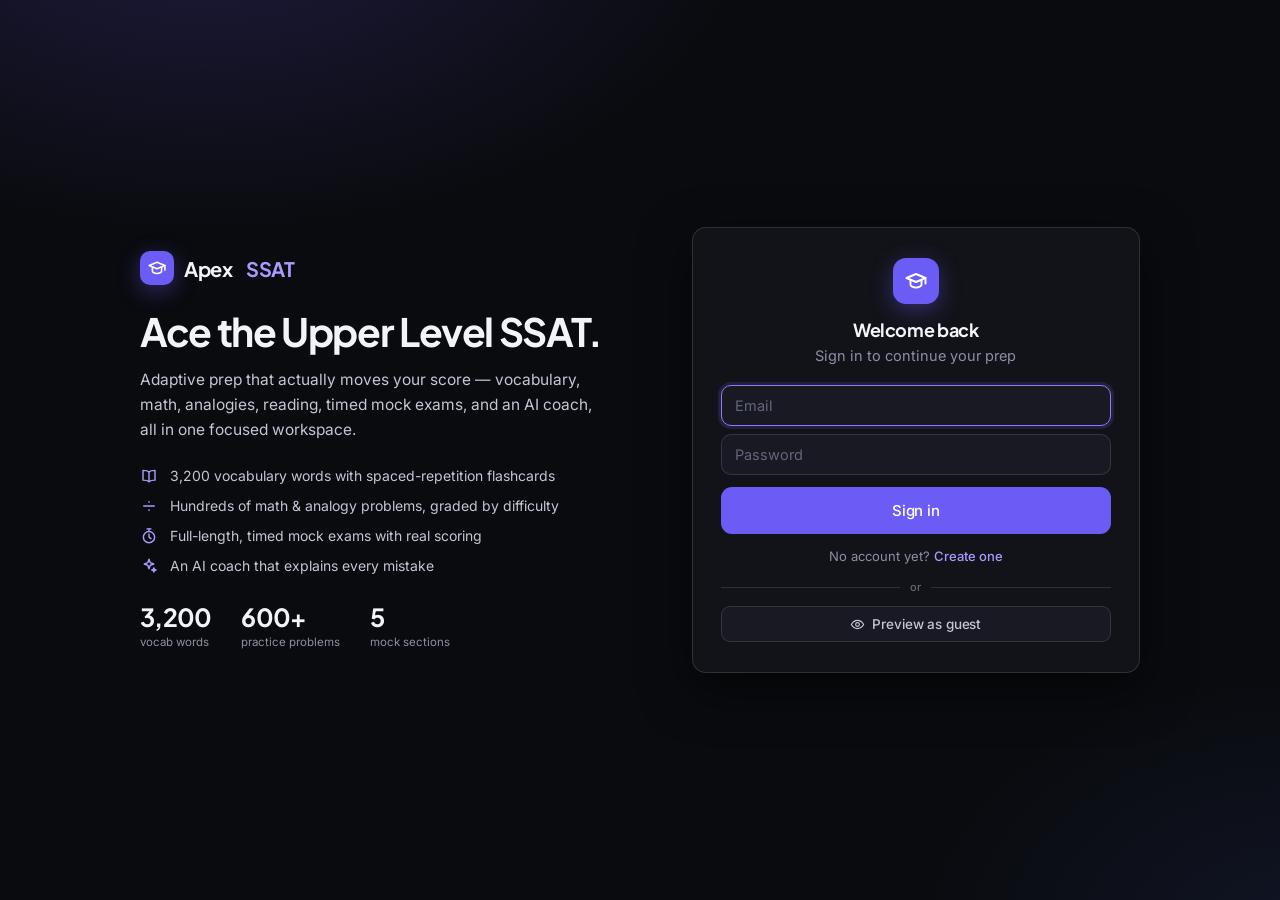
==== commit d6ffe953: "SSAT app: product-readiness pass (mobile, landing, brand, a11y)" ====
--- a/ssat/index.html
+++ b/ssat/index.html
@@ -2,17 +2,18 @@
 <html lang="en">
   <head>
     <meta charset="UTF-8" />
-    <link rel="icon" type="image/svg+xml" href="data:image/svg+xml,%3Csvg xmlns='http://www.w3.org/2000/svg' viewBox='0 0 100 100'%3E%3Ctext y='.9em' font-size='90'%3E%F0%9F%8E%93%3C/text%3E%3C/svg%3E" />
+    <link rel="icon" type="image/svg+xml" href="data:image/svg+xml,%3Csvg xmlns='http://www.w3.org/2000/svg' viewBox='0 0 100 100'%3E%3Crect width='100' height='100' rx='24' fill='%236c5cf6'/%3E%3Cpath d='M16 43 50 30 84 43 50 56Z' fill='none' stroke='%23fff' stroke-width='6.5' stroke-linejoin='round'/%3E%3Cpath d='M31 50v17c0 4 9 9.5 19 9.5s19-5.5 19-9.5V50' fill='none' stroke='%23fff' stroke-width='6.5' stroke-linecap='round'/%3E%3Cpath d='M84 43v19' fill='none' stroke='%23fff' stroke-width='6.5' stroke-linecap='round'/%3E%3C/svg%3E" />
     <meta name="viewport" content="width=device-width, initial-scale=1.0" />
     <meta name="robots" content="noindex, nofollow" />
     <meta name="theme-color" content="#0a0b0f" />
     <link rel="preconnect" href="https://fonts.googleapis.com" />
     <link rel="preconnect" href="https://fonts.gstatic.com" crossorigin />
     <link href="https://fonts.googleapis.com/css2?family=Inter:wght@400;450;500;600;700&family=Plus+Jakarta+Sans:wght@500;600;700;800&display=swap" rel="stylesheet" />
-    <title>Ava's SSAT Prep</title>
+    <title>Apex SSAT Prep — Master the Upper Level SSAT</title>
+    <meta name="description" content="Adaptive Upper Level SSAT prep: 3,200 vocabulary words, hundreds of math and analogy problems, reading passages, full-length mock exams, and an AI coach." />
     <style>html,body{background:#0a0b0f;margin:0}</style>
-    <script type="module" crossorigin src="/ssat/assets/index-BqXlxRPp.js"></script>
-    <link rel="stylesheet" crossorigin href="/ssat/assets/index-DtLsrPzG.css">
+    <script type="module" crossorigin src="/ssat/assets/index-oX8mAHFl.js"></script>
+    <link rel="stylesheet" crossorigin href="/ssat/assets/index-C0sPy_1b.css">
   </head>
   <body>
     <div id="root"></div>
--- a/ssat/assets/index-C0sPy_1b.css
+++ b/ssat/assets/index-C0sPy_1b.css
@@ -0,0 +1 @@
+:root{--bg: #0a0b0f;--bg-2: #0d0e13;--sidebar: #0c0d12;--surface: #121319;--surface-2: #181922;--surface-3: #1e1f2a;--ink: #f3f4f8;--ink-soft: #c3c6d4;--muted: #8b8fa3;--faint: #62667a;--line: rgba(255, 255, 255, .07);--line-2: rgba(255, 255, 255, .12);--line-3: rgba(255, 255, 255, .18);--accent: #8b7cff;--accent-bright: #a89bff;--accent-solid: #6c5cf6;--accent-hover: #7d6dff;--accent-soft: rgba(124, 108, 246, .15);--accent-soft-2: rgba(124, 108, 246, .24);--accent-line: rgba(124, 108, 246, .42);--accent-glow: 0 6px 22px rgba(108, 92, 246, .38);--green: #3ddc97;--green-soft: rgba(61, 220, 151, .14);--green-ink: #74f0bd;--red: #ff6b72;--red-soft: rgba(255, 107, 114, .14);--red-ink: #ff9ea3;--amber: #f7c863;--amber-soft: rgba(247, 200, 99, .14);--amber-ink: #ffdd93;--blue: #62a8ff;--blue-soft: rgba(98, 168, 255, .14);--blue-ink: #a4cbff;--brand: var(--accent);--brand-ink: var(--accent-bright);--brand-soft: var(--accent-soft);--card: var(--surface);--line-strong: var(--line-2);--shadow-sm: 0 1px 2px rgba(0, 0, 0, .4);--shadow: 0 2px 8px rgba(0, 0, 0, .35), 0 12px 30px rgba(0, 0, 0, .35);--shadow-lg: 0 16px 50px rgba(0, 0, 0, .55);--r-sm: 8px;--r: 11px;--r-lg: 14px;--r-xl: 18px;--r-pill: 999px;--font: "Inter", -apple-system, BlinkMacSystemFont, "Segoe UI", Roboto, Helvetica, Arial, sans-serif;--font-display: "Plus Jakarta Sans", var(--font);font-family:var(--font);-webkit-font-smoothing:antialiased;-moz-osx-font-smoothing:grayscale;text-rendering:optimizeLegibility;color-scheme:dark}*{box-sizing:border-box}html,body{margin:0;padding:0;background:var(--bg);color:var(--ink);font-family:var(--font);font-size:15px}body{background-image:radial-gradient(820px 480px at 12% -6%,rgba(108,92,246,.14),transparent 60%),radial-gradient(680px 420px at 100% 0%,rgba(70,110,230,.08),transparent 55%);background-attachment:fixed;min-height:100vh}button{font:inherit;cursor:pointer;letter-spacing:-.01em;color:inherit}a{color:var(--accent-bright);text-decoration:none;font-weight:500}a:hover{color:var(--accent)}::selection{background:var(--accent-soft-2);color:#fff}::-webkit-scrollbar{width:11px;height:11px}::-webkit-scrollbar-thumb{background:var(--line-2);border-radius:999px;border:3px solid transparent;background-clip:content-box}::-webkit-scrollbar-thumb:hover{background:var(--line-3);background-clip:content-box}.layout{display:flex;min-height:100vh}.sidebar{width:244px;flex-shrink:0;background:var(--sidebar);border-right:1px solid var(--line);padding:20px 14px;display:flex;flex-direction:column;gap:3px;position:sticky;top:0;height:100vh}.sidebar .logo{font-family:var(--font-display);font-size:18px;font-weight:700;color:var(--ink);padding:6px 10px 22px;letter-spacing:-.02em;display:flex;align-items:center;gap:9px}.sidebar .logo .mark{width:30px;height:30px;border-radius:9px;flex-shrink:0;display:flex;align-items:center;justify-content:center;background:var(--accent-solid);color:#fff;box-shadow:var(--accent-glow)}.sidebar .logo span{color:var(--accent-bright)}.navlink{display:flex;align-items:center;gap:11px;padding:9px 12px;border-radius:9px;color:var(--muted);font-weight:500;font-size:14px;letter-spacing:-.005em;position:relative;transition:background .14s ease,color .14s ease}.navlink .ico{display:inline-flex;color:var(--faint);transition:color .14s ease}.navlink:hover{background:var(--surface-2);color:var(--ink)}.navlink:hover .ico{color:var(--ink-soft)}.navlink.active{background:var(--accent-soft);color:#fff}.navlink.active .ico{color:var(--accent-bright)}.navlink.active:before{content:"";position:absolute;left:0;top:50%;transform:translateY(-50%);width:3px;height:17px;border-radius:999px;background:var(--accent)}.sidebar .spacer{flex:1}.sidebar .streak{margin-top:10px;padding:11px 13px;font-size:12px;font-weight:500;color:var(--ink-soft);background:var(--surface);border:1px solid var(--line);border-radius:10px;display:flex;align-items:center;gap:10px}.sidebar .streak .s{display:inline-flex;align-items:center;gap:5px}.sidebar .streak .s.flame{color:var(--amber-ink)}.sidebar .streak .s.xp{color:var(--accent-bright)}.sidebar .streak .dot{color:var(--faint)}.main{flex:1;padding:40px 46px 90px;max-width:1140px;margin:0 auto;width:100%}h1{font-family:var(--font-display);font-size:27px;font-weight:700;letter-spacing:-.025em;margin:0 0 7px;color:var(--ink)}h2{font-family:var(--font-display);font-size:18px;font-weight:700;letter-spacing:-.02em;margin:38px 0 15px;color:var(--ink);display:flex;align-items:center;gap:9px}h2 .ico{color:var(--accent-bright)}h3{font-size:15px;font-weight:600;letter-spacing:-.01em;margin:14px 0 8px;color:var(--ink);display:flex;align-items:center;gap:8px}h3 .ico{color:var(--accent-bright)}.sub{color:var(--muted);font-size:14.5px;line-height:1.6;margin:0 0 24px}strong{font-weight:600;color:var(--ink)}.card{background:var(--surface);border:1px solid var(--line);border-radius:var(--r-lg);padding:22px;box-shadow:var(--shadow-sm)}.cards{display:grid;gap:14px}.cards.two{grid-template-columns:repeat(auto-fit,minmax(290px,1fr))}.cards.three{grid-template-columns:repeat(auto-fit,minmax(210px,1fr))}.cards.four{grid-template-columns:repeat(auto-fit,minmax(180px,1fr))}.stat{display:flex;flex-direction:column;gap:7px}.stat .big{font-family:var(--font-display);font-size:30px;font-weight:700;letter-spacing:-.03em;line-height:1;color:var(--ink)}.stat .label{color:var(--muted);font-size:12.5px;font-weight:450;line-height:1.45}.btn{display:inline-flex;align-items:center;justify-content:center;gap:7px;background:var(--accent-solid);color:#fff;border:1px solid transparent;border-radius:9px;padding:9px 16px;font-weight:500;font-size:13.5px;letter-spacing:-.01em;transition:background .14s ease,transform .1s ease,box-shadow .14s ease,border-color .14s ease}.btn:hover{background:var(--accent-hover);box-shadow:var(--accent-glow)}.btn:active{transform:translateY(.5px)}.btn:disabled{opacity:.45;cursor:not-allowed;box-shadow:none}.btn .ico{margin:0 -1px}.btn.secondary{background:var(--accent-soft);color:var(--accent-bright);border-color:var(--accent-line)}.btn.secondary:hover{background:var(--accent-soft-2);box-shadow:none}.btn.ghost{background:var(--surface-2);color:var(--ink-soft);border-color:var(--line-2)}.btn.ghost:hover{background:var(--surface-3);border-color:var(--line-3);color:var(--ink);box-shadow:none}.btn.green{background:var(--green);color:#04210f}.btn.green:hover{background:#4fe6a6;box-shadow:0 6px 22px #3ddc9752}.btn.red{background:var(--red);color:#2a0608}.btn.red:hover{background:#ff8489;box-shadow:0 6px 22px #ff6b724d}.btn.big{padding:13px 24px;font-size:15px;border-radius:11px}.btn.small{padding:6px 12px;font-size:12.5px;border-radius:8px}.pill{display:inline-flex;align-items:center;gap:5px;padding:4px 10px;border-radius:var(--r-pill);font-size:11.5px;font-weight:500;letter-spacing:-.005em;background:var(--accent-soft);color:var(--accent-bright);border:1px solid var(--accent-line)}.pill .ico{margin-left:-1px}.pill.green{background:var(--green-soft);color:var(--green-ink);border-color:#3ddc974d}.pill.red{background:var(--red-soft);color:var(--red-ink);border-color:#ff6b724d}.pill.amber{background:var(--amber-soft);color:var(--amber-ink);border-color:#f7c8634d}.pill.blue{background:var(--blue-soft);color:var(--blue-ink);border-color:#62a8ff4d}.progressbar{height:7px;background:var(--surface-3);border-radius:var(--r-pill);overflow:hidden}.progressbar>div{height:100%;background:var(--accent);border-radius:var(--r-pill);transition:width .5s cubic-bezier(.4,0,.2,1)}.progressbar.green>div{background:var(--green)}.choice{display:flex;gap:12px;align-items:flex-start;width:100%;text-align:left;background:var(--surface);border:1px solid var(--line-2);border-radius:11px;padding:14px 16px;margin:9px 0;font-size:14.5px;line-height:1.5;color:var(--ink-soft);transition:border-color .13s ease,background .13s ease}.choice:hover:not(:disabled){border-color:var(--accent-line);background:var(--surface-2)}.choice .letter{font-weight:600;color:var(--muted);flex-shrink:0;width:24px;height:24px;border:1px solid var(--line-2);border-radius:7px;display:flex;align-items:center;justify-content:center;font-size:12px}.choice.correct{border-color:#3ddc978c;background:var(--green-soft);color:var(--ink)}.choice.correct .letter{border-color:var(--green);color:var(--green-ink)}.choice.wrong{border-color:#ff6b728c;background:var(--red-soft);color:var(--ink)}.choice.wrong .letter{border-color:var(--red);color:var(--red-ink)}.choice.picked{border-color:var(--accent-line);background:var(--accent-soft)}.choice:disabled{cursor:default}.explain{background:var(--surface-2);border:1px solid var(--line-2);border-radius:11px;padding:15px 17px;font-size:13.5px;line-height:1.6;margin-top:13px;white-space:pre-wrap;color:var(--ink-soft)}.explain.good{background:var(--green-soft);border-color:#3ddc974d}.explain.bad{background:var(--red-soft);border-color:#ff6b724d}.flashcard{background:var(--surface);border:1px solid var(--line-2);border-radius:var(--r-xl);box-shadow:var(--shadow);padding:48px 36px;text-align:center;min-height:300px;display:flex;flex-direction:column;align-items:center;justify-content:center;gap:14px;position:relative;overflow:hidden}.flashcard:before{content:"";position:absolute;inset:0 0 auto 0;height:3px;background:var(--accent)}.flashcard .word{font-family:var(--font-display);font-size:42px;font-weight:700;letter-spacing:-.03em;color:var(--ink)}.flashcard .pos{color:var(--faint);font-weight:500;font-size:13.5px;letter-spacing:.02em}.flashcard .definition{font-size:18px;line-height:1.55;max-width:600px;color:var(--ink-soft)}.flashcard .example{color:var(--muted);font-size:14.5px;font-style:italic;max-width:600px;line-height:1.55}.flashcard .syns{font-size:13.5px;color:var(--blue-ink);font-weight:500}.flashcard .roots{font-size:12.5px;color:var(--amber-ink);background:var(--amber-soft);padding:6px 13px;border-radius:8px;font-weight:500;border:1px solid rgba(247,200,99,.25)}.passage-box{background:var(--surface);border:1px solid var(--line);border-radius:var(--r-lg);box-shadow:var(--shadow-sm);padding:28px 32px;font-size:16px;line-height:1.85;white-space:pre-wrap;font-family:Iowan Old Style,Georgia,Times New Roman,serif;max-height:70vh;overflow-y:auto;color:var(--ink-soft)}.quiz-head{display:flex;justify-content:space-between;align-items:center;margin-bottom:18px;gap:12px;flex-wrap:wrap}.timer{font-variant-numeric:tabular-nums;font-weight:600;font-size:17px;padding:7px 15px;border-radius:10px;background:var(--surface);border:1px solid var(--line-2);letter-spacing:-.01em;color:var(--ink)}.timer.low{color:var(--red-ink);border-color:#ff6b7280;background:var(--red-soft)}.qtext{font-size:17px;line-height:1.6;white-space:pre-wrap;color:var(--ink)}table.simple{width:100%;border-collapse:collapse;font-size:13.5px}table.simple th,table.simple td{text-align:left;padding:11px 12px;border-bottom:1px solid var(--line);color:var(--ink-soft)}table.simple tbody tr{transition:background .12s ease}table.simple tbody tr:hover{background:var(--surface-2)}table.simple tbody tr:last-child td{border-bottom:none}table.simple th{color:var(--faint);font-size:10.5px;font-weight:600;text-transform:uppercase;letter-spacing:.07em}.banner{border-radius:var(--r-lg);padding:15px 18px;margin-bottom:20px;font-weight:450;font-size:13.5px;display:flex;align-items:center;gap:11px;flex-wrap:wrap;color:var(--ink-soft);background:var(--surface);border:1px solid var(--line-2)}.banner .ico{flex-shrink:0}.banner.warn{background:var(--amber-soft);border-color:#f7c8634d;color:var(--amber-ink)}.banner.warn .ico{color:var(--amber)}.banner.lock{background:var(--red-soft);border-color:#ff6b724d;color:var(--red-ink)}.banner.lock .ico{color:var(--red)}.chat{display:flex;flex-direction:column;gap:11px}.msg{max-width:80%;padding:12px 16px;border-radius:15px;font-size:14.5px;line-height:1.55;white-space:pre-wrap}.msg.coach{background:var(--surface);border:1px solid var(--line-2);align-self:flex-start;border-bottom-left-radius:5px;color:var(--ink-soft)}.msg.me{background:var(--accent-solid);color:#fff;align-self:flex-end;border-bottom-right-radius:5px}input[type=text],input[type=password],input[type=number],input[type=email],input[type=date],textarea,select{font:inherit;font-size:14.5px;padding:11px 13px;border:1px solid var(--line-2);border-radius:10px;background:var(--surface-2);color:var(--ink);width:100%;transition:border-color .13s ease,box-shadow .13s ease}textarea{resize:vertical}input:focus,textarea:focus,select:focus{outline:none;border-color:var(--accent);box-shadow:0 0 0 3px var(--accent-soft)}input::placeholder,textarea::placeholder{color:var(--faint)}label.field{display:block;font-size:12px;font-weight:500;color:var(--ink-soft);margin:16px 0 6px;letter-spacing:-.005em}.grid-list{display:grid;grid-template-columns:repeat(auto-fill,minmax(232px,1fr));gap:13px}.topic-card{border:1px solid var(--line-2);border-radius:12px;padding:16px 18px;background:var(--surface);cursor:pointer;transition:border-color .13s ease,background .13s ease,transform .12s ease}.topic-card:hover{border-color:var(--accent-line);background:var(--surface-2);transform:translateY(-2px)}.topic-card .t{font-weight:600;font-size:14.5px;margin-bottom:5px;letter-spacing:-.01em;color:var(--ink)}.topic-card .m{color:var(--muted);font-size:12.5px;line-height:1.5}.section-intro{text-align:center;padding:60px 20px}.section-intro h2{font-size:23px;justify-content:center}.section-intro .ico-lg{color:var(--accent);margin-bottom:6px}.scorebox{display:flex;gap:14px;flex-wrap:wrap;justify-content:center;padding:12px 0 6px}.scorebox .s{text-align:center;padding:20px 26px;border-radius:14px;background:var(--surface);border:1px solid var(--line-2);min-width:142px}.scorebox .s .v{font-family:var(--font-display);font-size:32px;font-weight:700;letter-spacing:-.03em;color:var(--accent-bright)}.scorebox .s .k{font-size:11px;color:var(--muted);font-weight:500;text-transform:uppercase;letter-spacing:.06em;margin-top:4px}.topbar,.bottomnav{display:none}.topbar .logo{font-family:var(--font-display);font-size:15px;font-weight:700;color:var(--ink);display:flex;align-items:center;gap:7px;letter-spacing:-.02em}.topbar .logo .mark{width:26px;height:26px;border-radius:8px;flex-shrink:0;display:flex;align-items:center;justify-content:center;background:var(--accent-solid);color:#fff}.topbar .logo span{color:var(--accent-bright)}.topbar-streak{display:flex;align-items:center;gap:13px;font-size:12.5px;font-weight:500}.topbar-streak .s{display:inline-flex;align-items:center;gap:4px}.topbar-streak .flame{color:var(--amber-ink)}.topbar-streak .xp{color:var(--accent-bright)}.bottomnav .tab{position:relative;flex:1;display:flex;flex-direction:column;align-items:center;justify-content:center;gap:3px;padding:8px 2px;background:none;border:none;color:var(--muted);font-size:10px;font-weight:500;min-height:56px;text-decoration:none;-webkit-tap-highlight-color:transparent;letter-spacing:-.01em}.bottomnav .tab.active{color:var(--accent-bright)}.bottomnav .tab.active:before{content:"";position:absolute;top:0;left:50%;transform:translate(-50%);width:26px;height:2px;border-radius:999px;background:var(--accent)}.sheet-backdrop{position:fixed;top:0;right:0;bottom:0;left:0;background:#0000008c;z-index:60;display:flex;align-items:flex-end;animation:fade .15s ease}.sheet{width:100%;background:var(--surface);border-top-left-radius:20px;border-top-right-radius:20px;border-top:1px solid var(--line-2);box-shadow:var(--shadow-lg);padding:6px 14px calc(18px + env(safe-area-inset-bottom));display:flex;flex-direction:column;gap:2px;animation:sheet-up .24s cubic-bezier(.32,.72,0,1)}.sheet-handle{width:38px;height:4px;border-radius:999px;background:var(--line-3);margin:8px auto 10px}.sheet-item{display:flex;align-items:center;gap:13px;padding:13px 12px;border-radius:11px;color:var(--ink-soft);font-weight:500;font-size:15px}.sheet-item.active{background:var(--accent-soft);color:#fff}.sheet-item.active svg{color:var(--accent-bright)}@keyframes sheet-up{0%{transform:translateY(100%)}to{transform:translateY(0)}}@keyframes fade{0%{opacity:0}to{opacity:1}}@media (max-width: 820px){.layout{display:block}.sidebar{display:none}.topbar{display:flex;align-items:center;justify-content:space-between;gap:12px;position:sticky;top:0;z-index:40;padding:11px 16px;padding-top:calc(11px + env(safe-area-inset-top));background:#0c0d12d1;backdrop-filter:saturate(150%) blur(12px);-webkit-backdrop-filter:saturate(150%) blur(12px);border-bottom:1px solid var(--line)}.bottomnav{display:flex;position:fixed;left:0;right:0;bottom:0;z-index:50;background:#0c0d12e6;backdrop-filter:saturate(150%) blur(14px);-webkit-backdrop-filter:saturate(150%) blur(14px);border-top:1px solid var(--line);padding-bottom:env(safe-area-inset-bottom)}.main{padding:20px 16px calc(86px + env(safe-area-inset-bottom));max-width:100%}h1{font-size:23px}h2{margin-top:30px;font-size:17px}.cards{gap:12px}.flashcard{padding:38px 22px;min-height:260px}.flashcard .word{font-size:34px}.quiz-head{gap:8px}.scorebox .s{min-width:120px;padding:16px 18px}}:focus-visible{outline:2px solid var(--accent);outline-offset:2px}.navlink:focus-visible,.tab:focus-visible,.choice:focus-visible,.topic-card:focus-visible,.sheet-item:focus-visible,.flashcard:focus-visible{outline:2px solid var(--accent);outline-offset:3px}:focus:not(:focus-visible){outline:none}.sr-only{position:absolute;width:1px;height:1px;padding:0;margin:-1px;overflow:hidden;clip:rect(0,0,0,0);white-space:nowrap;border:0}@media (prefers-reduced-motion: reduce){*,*:before,*:after{animation-duration:.001ms!important;animation-iteration-count:1!important;transition-duration:.001ms!important;scroll-behavior:auto!important}}.spinner{width:24px;height:24px;border-radius:50%;border:2.5px solid var(--line-2);border-top-color:var(--accent);animation:spin .7s linear infinite}.spinner.big{width:34px;height:34px;border-width:3px}@keyframes spin{to{transform:rotate(360deg)}}.skeleton{background:linear-gradient(90deg,var(--surface-2) 25%,var(--surface-3) 50%,var(--surface-2) 75%);background-size:200% 100%;border-radius:8px;animation:shimmer 1.3s ease-in-out infinite}@keyframes shimmer{0%{background-position:200% 0}to{background-position:-200% 0}}.empty-state{text-align:center;padding:30px 20px;color:var(--muted)}.empty-state .ico-lg{color:var(--faint);margin-bottom:10px}.landing{min-height:100vh;min-height:100dvh;display:flex;align-items:center;justify-content:center;padding:36px 22px;background:radial-gradient(920px 540px at 16% -10%,rgba(108,92,246,.2),transparent 60%),radial-gradient(720px 480px at 102% 104%,rgba(70,110,230,.1),transparent 55%),var(--bg)}.landing-inner{display:grid;grid-template-columns:1.05fr .95fr;gap:56px;max-width:1000px;width:100%;align-items:center}.landing-hero .logo-lg{display:flex;align-items:center;gap:10px;font-family:var(--font-display);font-weight:700;font-size:20px;letter-spacing:-.02em;margin-bottom:26px}.landing-hero .logo-lg .mark{width:34px;height:34px;border-radius:10px;background:var(--accent-solid);color:#fff;display:flex;align-items:center;justify-content:center;box-shadow:var(--accent-glow)}.landing-hero .logo-lg span{color:var(--accent-bright)}.landing-hero h1{font-size:39px;line-height:1.08;letter-spacing:-.035em;margin:0 0 15px}.landing-hero .lede{font-size:15.5px;color:var(--ink-soft);line-height:1.6;margin:0 0 24px;max-width:470px}.landing-features{list-style:none;padding:0;margin:0 0 26px;display:flex;flex-direction:column;gap:12px}.landing-features li{display:flex;align-items:center;gap:12px;font-size:14px;color:var(--ink-soft)}.landing-features li svg{color:var(--accent-bright);flex-shrink:0}.landing-stats{display:flex;gap:30px}.landing-stats div{display:flex;flex-direction:column;gap:2px}.landing-stats b{font-family:var(--font-display);font-size:25px;font-weight:700;letter-spacing:-.03em;color:var(--ink)}.landing-stats span{font-size:11.5px;color:var(--muted)}.auth-card{padding:30px 28px;border:1px solid var(--line-2);box-shadow:var(--shadow-lg);text-align:center}.auth-card .auth-mark{width:46px;height:46px;border-radius:13px;margin:0 auto 14px;background:var(--accent-solid);color:#fff;display:flex;align-items:center;justify-content:center;box-shadow:var(--accent-glow)}@media (max-width: 860px){.landing{padding:28px 18px;align-items:flex-start}.landing-inner{grid-template-columns:1fr;gap:26px;max-width:440px}.landing-hero{text-align:center}.landing-hero .logo-lg{justify-content:center;margin-bottom:18px}.landing-hero h1{font-size:28px}.landing-hero .lede{margin-left:auto;margin-right:auto}.landing-features{display:none}.landing-stats{justify-content:center;gap:26px;margin-bottom:4px}}
